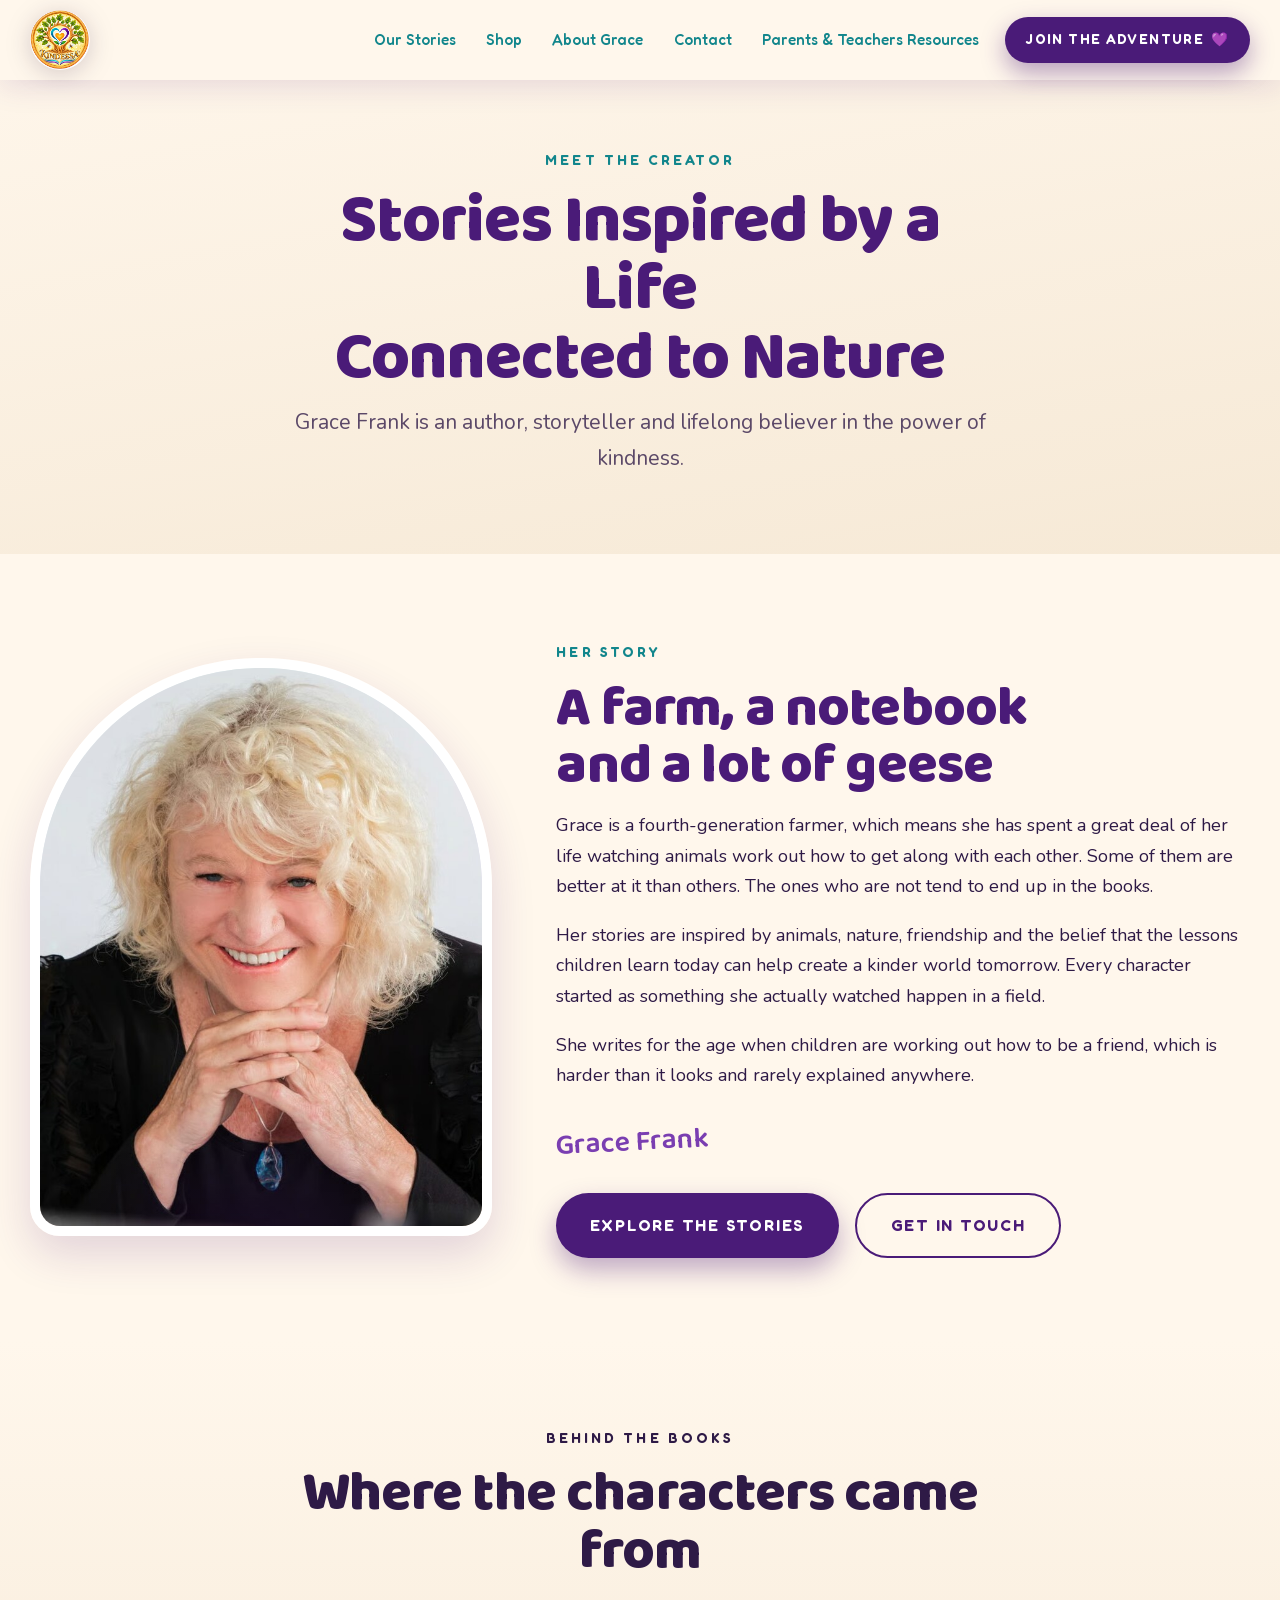
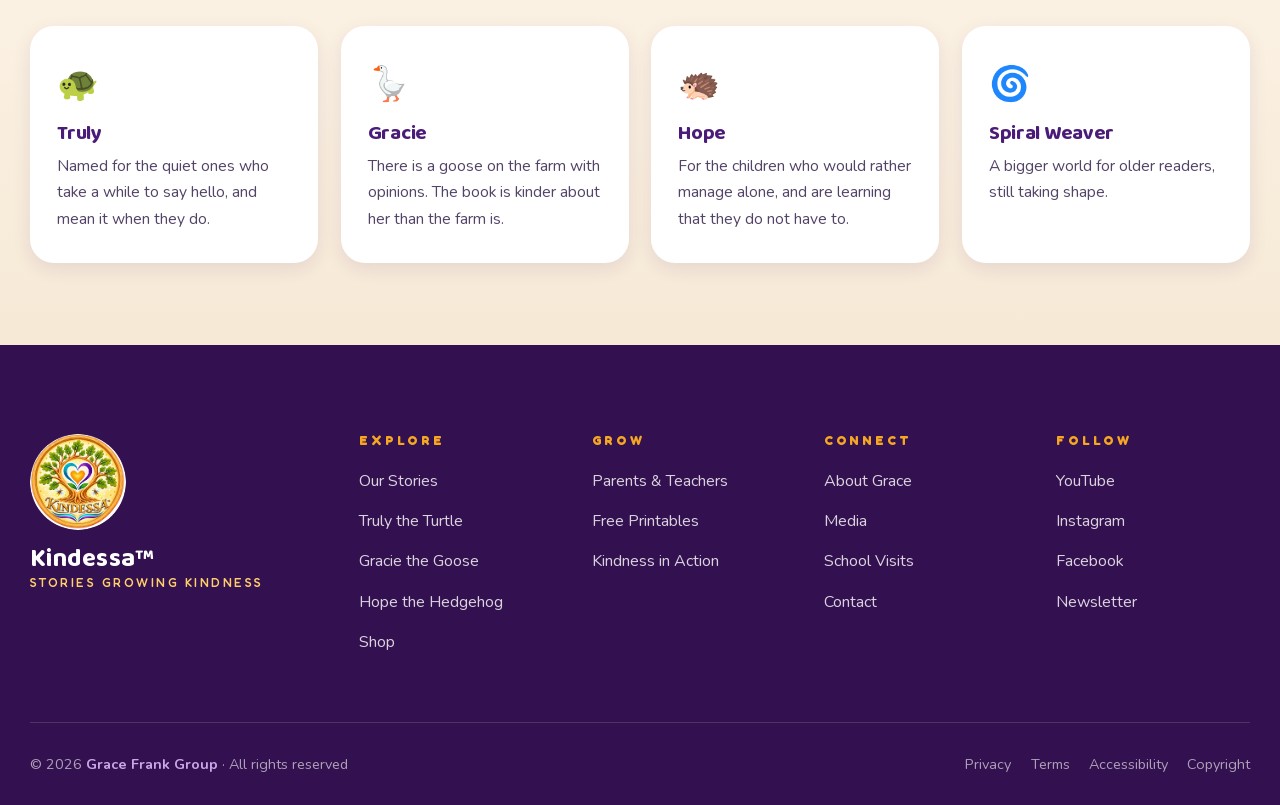
==== about.html @ 7168d5cc "Stage the remaining pages so the full sitemap exists Adds the seven pages from Grace's sitemap that " ====
<!DOCTYPE html>
<html lang="en">
<head>
<meta charset="utf-8" />
<meta name="viewport" content="width=device-width, initial-scale=1" />
<title>About Grace Frank | Kindessa™</title>
<meta name="description" content="Grace Frank is an author, storyteller and lifelong believer in the power of kindness. Her stories are inspired by animals, nature and friendship." />
<link rel="icon" href="assets/web/symbol.webp" />
<link rel="preload" href="assets/fonts/baloo-2-800-latin.woff2" as="font" type="font/woff2" crossorigin>
<link rel="preload" href="assets/fonts/nunito-400-latin.woff2" as="font" type="font/woff2" crossorigin>
<link rel="stylesheet" href="assets/fonts/fonts.css">
<link rel="stylesheet" href="assets/web/site.css" />
</head>
<body>

<!-- ============================ HEADER ============================ -->
<header class="header scrolled" id="header" data-solid>
  <div class="wrap-wide header-inner">
    <a class="brand" href="index.html" aria-label="Kindessa home">
      <img src="assets/web/kindessa-logo.webp" alt="Kindessa" width="900" height="900" />
    </a>

    <nav class="nav" aria-label="Main">
      <div class="nav-group">
        <a href="stories.html">Our Stories</a>
        <div class="nav-drop">
          <a href="truly.html">Truly the Turtle</a>
          <a href="gracie.html">Gracie the Goose</a>
          <a href="hope.html">Hope the Hedgehog</a>
          <a href="bedtime.html">Wisdom Bedtime Stories</a>
        </div>
      </div>
      <a href="shop.html">Shop</a>
      <a href="about.html">About Grace</a>
      <a href="contact.html">Contact</a>
      <a href="parents.html">Parents &amp; Teachers Resources</a>
    </nav>

    <div class="header-cta">
      <a class="btn-join" href="index.html#join">Join the Adventure <span class="heart-mini">💜</span></a>
      <button class="burger" id="burger" aria-label="Open menu" aria-expanded="false" aria-controls="mobileNav"><span></span></button>
    </div>
  </div>
</header>

<nav class="mobile-nav" id="mobileNav" aria-label="Mobile">
  <a href="stories.html">Our Stories</a>
  <a class="sub" href="truly.html">Truly the Turtle</a>
  <a class="sub" href="gracie.html">Gracie the Goose</a>
  <a class="sub" href="hope.html">Hope the Hedgehog</a>
  <a class="sub" href="bedtime.html">Wisdom Bedtime Stories</a>
  <a href="shop.html">Shop</a>
  <a href="about.html">About Grace</a>
  <a href="contact.html">Contact</a>
  <a href="parents.html">Parents &amp; Teachers Resources</a>
  <a class="btn btn-purple" href="index.html#join">Join the Adventure 💜</a>
</nav>


<section class="pagehead ">
  <div class="wrap">
    <span class="eyebrow">Meet the Creator</span>
    <h1>Stories Inspired by a Life<br>Connected to Nature</h1>
    <p class="lede">Grace Frank is an author, storyteller and lifelong believer in the power of kindness.</p>
  </div>
</section>


<section class="creator sec">
  <div class="wrap">
    <div class="creator-grid">
      <div class="portrait reveal">
        <img src="assets/web/grace-frank.jpg" alt="Grace Frank, author" />
      </div>
      <div class="reveal d1">
        <span class="eyebrow">Her story</span>
        <h2 class="h-2">A farm, a notebook<br>and a lot of geese</h2>
        <p>Grace is a fourth-generation farmer, which means she has spent a great deal of her life watching animals work out how to get along with each other. Some of them are better at it than others. The ones who are not tend to end up in the books.</p>
        <p>Her stories are inspired by animals, nature, friendship and the belief that the lessons children learn today can help create a kinder world tomorrow. Every character started as something she actually watched happen in a field.</p>
        <p>She writes for the age when children are working out how to be a friend, which is harder than it looks and rarely explained anywhere.</p>
        <p class="sig">Grace Frank</p>
        <div class="creator-btns">
          <a class="btn btn-purple" href="stories.html">Explore the Stories</a>
          <a class="btn btn-ghost" href="contact.html">Get in Touch</a>
        </div>
      </div>
    </div>
  </div>
</section>

<section class="sec" style="background:linear-gradient(180deg,var(--cream),var(--cream-deep))">
  <div class="wrap">

    <div class="sec-head center reveal">
      <span class="eyebrow">Behind the books</span>
      <h2 class="h-2">Where the characters came from</h2>

    </div>

    <div class="themes">
      <article class="theme reveal">
        <span class="ico">🐢</span><h3>Truly</h3>
        <p>Named for the quiet ones who take a while to say hello, and mean it when they do.</p>
      </article>
      <article class="theme reveal d1">
        <span class="ico">🪿</span><h3>Gracie</h3>
        <p>There is a goose on the farm with opinions. The book is kinder about her than the farm is.</p>
      </article>
      <article class="theme reveal d2">
        <span class="ico">🦔</span><h3>Hope</h3>
        <p>For the children who would rather manage alone, and are learning that they do not have to.</p>
      </article>
      <article class="theme reveal d3">
        <span class="ico">🌀</span><h3>Spiral Weaver</h3>
        <p>A bigger world for older readers, still taking shape.</p>
      </article>
    </div>
  </div>
</section>

<!-- ============================ FOOTER ============================ -->
<footer class="footer">
  <div class="wrap">
    <div class="footer-top">
      <div class="footer-brand">
        <img src="assets/web/kindessa-logo.webp" alt="Kindessa" />
        <h3>Kindessa™</h3>
        <p class="tag">Stories Growing Kindness</p>
      </div>

      <div>
        <h4>Explore</h4>
        <ul><li><a href="stories.html">Our Stories</a></li><li><a href="truly.html">Truly the Turtle</a></li><li><a href="gracie.html">Gracie the Goose</a></li><li><a href="hope.html">Hope the Hedgehog</a></li><li><a href="shop.html">Shop</a></li></ul>
      </div>
      <div>
        <h4>Grow</h4>
        <ul><li><a href="parents.html">Parents &amp; Teachers</a></li><li><a href="parents.html#downloads">Free Printables</a></li><li><a href="index.html#kindness">Kindness in Action</a></li></ul>
      </div>
      <div>
        <h4>Connect</h4>
        <ul><li><a href="about.html">About Grace</a></li><li><a href="contact.html#media">Media</a></li><li><a href="contact.html#visits">School Visits</a></li><li><a href="contact.html">Contact</a></li></ul>
      </div>
      <div>
        <h4>Follow</h4>
        <ul><li><a href="https://www.youtube.com/@WisdomBedtimeStories" target="_blank" rel="noopener">YouTube</a></li><li><a href="#">Instagram</a></li><li><a href="#">Facebook</a></li><li><a href="index.html#join">Newsletter</a></li></ul>
      </div>
    </div>

    <div class="footer-bottom">
      <p style="margin:0">© 2026 <strong>Grace Frank Group</strong> · All rights reserved</p>
      <nav class="footer-legal" aria-label="Legal">
        <a href="#">Privacy</a><a href="#">Terms</a><a href="#">Accessibility</a><a href="#">Copyright</a>
      </nav>
    </div>
  </div>
</footer>

<script src="assets/web/site.js"></script>
</body>
</html>
---- assets/fonts/fonts.css ----
/* ============================================================
   KINDESSA self-hosted fonts
   Baloo 2, Fredoka and Nunito, latin and latin-ext only.
   Self hosted so the pages do not depend on fonts.googleapis.com
   being reachable, which also removes a third party request from
   the critical path. All three are Open Font License.
   ============================================================ */

@font-face {
  font-family: 'Baloo 2';
  font-style: normal;
  font-weight: 600;
  font-display: swap;
  src: url('baloo-2-600-latin-ext.woff2') format('woff2');
  unicode-range: U+0100-02BA, U+02BD-02C5, U+02C7-02CC, U+02CE-02D7, U+02DD-02FF, U+0304, U+0308, U+0329, U+1D00-1DBF, U+1E00-1E9F, U+1EF2-1EFF, U+2020, U+20A0-20AB, U+20AD-20C4, U+2113, U+2C60-2C7F, U+A720-A7FF;
}

@font-face {
  font-family: 'Baloo 2';
  font-style: normal;
  font-weight: 600;
  font-display: swap;
  src: url('baloo-2-600-latin.woff2') format('woff2');
  unicode-range: U+0000-00FF, U+0131, U+0152-0153, U+02BB-02BC, U+02C6, U+02DA, U+02DC, U+0304, U+0308, U+0329, U+2000-206F, U+20AC, U+2122, U+2191, U+2193, U+2212, U+2215, U+FEFF, U+FFFD;
}

@font-face {
  font-family: 'Baloo 2';
  font-style: normal;
  font-weight: 700;
  font-display: swap;
  src: url('baloo-2-700-latin-ext.woff2') format('woff2');
  unicode-range: U+0100-02BA, U+02BD-02C5, U+02C7-02CC, U+02CE-02D7, U+02DD-02FF, U+0304, U+0308, U+0329, U+1D00-1DBF, U+1E00-1E9F, U+1EF2-1EFF, U+2020, U+20A0-20AB, U+20AD-20C4, U+2113, U+2C60-2C7F, U+A720-A7FF;
}

@font-face {
  font-family: 'Baloo 2';
  font-style: normal;
  font-weight: 700;
  font-display: swap;
  src: url('baloo-2-700-latin.woff2') format('woff2');
  unicode-range: U+0000-00FF, U+0131, U+0152-0153, U+02BB-02BC, U+02C6, U+02DA, U+02DC, U+0304, U+0308, U+0329, U+2000-206F, U+20AC, U+2122, U+2191, U+2193, U+2212, U+2215, U+FEFF, U+FFFD;
}

@font-face {
  font-family: 'Baloo 2';
  font-style: normal;
  font-weight: 800;
  font-display: swap;
  src: url('baloo-2-800-latin-ext.woff2') format('woff2');
  unicode-range: U+0100-02BA, U+02BD-02C5, U+02C7-02CC, U+02CE-02D7, U+02DD-02FF, U+0304, U+0308, U+0329, U+1D00-1DBF, U+1E00-1E9F, U+1EF2-1EFF, U+2020, U+20A0-20AB, U+20AD-20C4, U+2113, U+2C60-2C7F, U+A720-A7FF;
}

@font-face {
  font-family: 'Baloo 2';
  font-style: normal;
  font-weight: 800;
  font-display: swap;
  src: url('baloo-2-800-latin.woff2') format('woff2');
  unicode-range: U+0000-00FF, U+0131, U+0152-0153, U+02BB-02BC, U+02C6, U+02DA, U+02DC, U+0304, U+0308, U+0329, U+2000-206F, U+20AC, U+2122, U+2191, U+2193, U+2212, U+2215, U+FEFF, U+FFFD;
}

@font-face {
  font-family: 'Fredoka';
  font-style: normal;
  font-weight: 500;
  font-stretch: 100%;
  font-display: swap;
  src: url('fredoka-500-latin-ext.woff2') format('woff2');
  unicode-range: U+0100-02BA, U+02BD-02C5, U+02C7-02CC, U+02CE-02D7, U+02DD-02FF, U+0304, U+0308, U+0329, U+1D00-1DBF, U+1E00-1E9F, U+1EF2-1EFF, U+2020, U+20A0-20AB, U+20AD-20C4, U+2113, U+2C60-2C7F, U+A720-A7FF;
}

@font-face {
  font-family: 'Fredoka';
  font-style: normal;
  font-weight: 500;
  font-stretch: 100%;
  font-display: swap;
  src: url('fredoka-500-latin.woff2') format('woff2');
  unicode-range: U+0000-00FF, U+0131, U+0152-0153, U+02BB-02BC, U+02C6, U+02DA, U+02DC, U+0304, U+0308, U+0329, U+2000-206F, U+20AC, U+2122, U+2191, U+2193, U+2212, U+2215, U+FEFF, U+FFFD;
}

@font-face {
  font-family: 'Fredoka';
  font-style: normal;
  font-weight: 600;
  font-stretch: 100%;
  font-display: swap;
  src: url('fredoka-600-latin-ext.woff2') format('woff2');
  unicode-range: U+0100-02BA, U+02BD-02C5, U+02C7-02CC, U+02CE-02D7, U+02DD-02FF, U+0304, U+0308, U+0329, U+1D00-1DBF, U+1E00-1E9F, U+1EF2-1EFF, U+2020, U+20A0-20AB, U+20AD-20C4, U+2113, U+2C60-2C7F, U+A720-A7FF;
}

@font-face {
  font-family: 'Fredoka';
  font-style: normal;
  font-weight: 600;
  font-stretch: 100%;
  font-display: swap;
  src: url('fredoka-600-latin.woff2') format('woff2');
  unicode-range: U+0000-00FF, U+0131, U+0152-0153, U+02BB-02BC, U+02C6, U+02DA, U+02DC, U+0304, U+0308, U+0329, U+2000-206F, U+20AC, U+2122, U+2191, U+2193, U+2212, U+2215, U+FEFF, U+FFFD;
}

@font-face {
  font-family: 'Fredoka';
  font-style: normal;
  font-weight: 700;
  font-stretch: 100%;
  font-display: swap;
  src: url('fredoka-700-latin-ext.woff2') format('woff2');
  unicode-range: U+0100-02BA, U+02BD-02C5, U+02C7-02CC, U+02CE-02D7, U+02DD-02FF, U+0304, U+0308, U+0329, U+1D00-1DBF, U+1E00-1E9F, U+1EF2-1EFF, U+2020, U+20A0-20AB, U+20AD-20C4, U+2113, U+2C60-2C7F, U+A720-A7FF;
}

@font-face {
  font-family: 'Fredoka';
  font-style: normal;
  font-weight: 700;
  font-stretch: 100%;
  font-display: swap;
  src: url('fredoka-700-latin.woff2') format('woff2');
  unicode-range: U+0000-00FF, U+0131, U+0152-0153, U+02BB-02BC, U+02C6, U+02DA, U+02DC, U+0304, U+0308, U+0329, U+2000-206F, U+20AC, U+2122, U+2191, U+2193, U+2212, U+2215, U+FEFF, U+FFFD;
}

@font-face {
  font-family: 'Nunito';
  font-style: italic;
  font-weight: 400;
  font-display: swap;
  src: url('nunito-400-italic-latin-ext.woff2') format('woff2');
  unicode-range: U+0100-02BA, U+02BD-02C5, U+02C7-02CC, U+02CE-02D7, U+02DD-02FF, U+0304, U+0308, U+0329, U+1D00-1DBF, U+1E00-1E9F, U+1EF2-1EFF, U+2020, U+20A0-20AB, U+20AD-20C4, U+2113, U+2C60-2C7F, U+A720-A7FF;
}

@font-face {
  font-family: 'Nunito';
  font-style: italic;
  font-weight: 400;
  font-display: swap;
  src: url('nunito-400-italic-latin.woff2') format('woff2');
  unicode-range: U+0000-00FF, U+0131, U+0152-0153, U+02BB-02BC, U+02C6, U+02DA, U+02DC, U+0304, U+0308, U+0329, U+2000-206F, U+20AC, U+2122, U+2191, U+2193, U+2212, U+2215, U+FEFF, U+FFFD;
}

@font-face {
  font-family: 'Nunito';
  font-style: normal;
  font-weight: 400;
  font-display: swap;
  src: url('nunito-400-latin-ext.woff2') format('woff2');
  unicode-range: U+0100-02BA, U+02BD-02C5, U+02C7-02CC, U+02CE-02D7, U+02DD-02FF, U+0304, U+0308, U+0329, U+1D00-1DBF, U+1E00-1E9F, U+1EF2-1EFF, U+2020, U+20A0-20AB, U+20AD-20C4, U+2113, U+2C60-2C7F, U+A720-A7FF;
}

@font-face {
  font-family: 'Nunito';
  font-style: normal;
  font-weight: 400;
  font-display: swap;
  src: url('nunito-400-latin.woff2') format('woff2');
  unicode-range: U+0000-00FF, U+0131, U+0152-0153, U+02BB-02BC, U+02C6, U+02DA, U+02DC, U+0304, U+0308, U+0329, U+2000-206F, U+20AC, U+2122, U+2191, U+2193, U+2212, U+2215, U+FEFF, U+FFFD;
}

@font-face {
  font-family: 'Nunito';
  font-style: normal;
  font-weight: 600;
  font-display: swap;
  src: url('nunito-600-latin-ext.woff2') format('woff2');
  unicode-range: U+0100-02BA, U+02BD-02C5, U+02C7-02CC, U+02CE-02D7, U+02DD-02FF, U+0304, U+0308, U+0329, U+1D00-1DBF, U+1E00-1E9F, U+1EF2-1EFF, U+2020, U+20A0-20AB, U+20AD-20C4, U+2113, U+2C60-2C7F, U+A720-A7FF;
}

@font-face {
  font-family: 'Nunito';
  font-style: normal;
  font-weight: 600;
  font-display: swap;
  src: url('nunito-600-latin.woff2') format('woff2');
  unicode-range: U+0000-00FF, U+0131, U+0152-0153, U+02BB-02BC, U+02C6, U+02DA, U+02DC, U+0304, U+0308, U+0329, U+2000-206F, U+20AC, U+2122, U+2191, U+2193, U+2212, U+2215, U+FEFF, U+FFFD;
}

@font-face {
  font-family: 'Nunito';
  font-style: normal;
  font-weight: 700;
  font-display: swap;
  src: url('nunito-700-latin-ext.woff2') format('woff2');
  unicode-range: U+0100-02BA, U+02BD-02C5, U+02C7-02CC, U+02CE-02D7, U+02DD-02FF, U+0304, U+0308, U+0329, U+1D00-1DBF, U+1E00-1E9F, U+1EF2-1EFF, U+2020, U+20A0-20AB, U+20AD-20C4, U+2113, U+2C60-2C7F, U+A720-A7FF;
}

@font-face {
  font-family: 'Nunito';
  font-style: normal;
  font-weight: 700;
  font-display: swap;
  src: url('nunito-700-latin.woff2') format('woff2');
  unicode-range: U+0000-00FF, U+0131, U+0152-0153, U+02BB-02BC, U+02C6, U+02DA, U+02DC, U+0304, U+0308, U+0329, U+2000-206F, U+20AC, U+2122, U+2191, U+2193, U+2212, U+2215, U+FEFF, U+FFFD;
}
---- assets/web/site.css ----
/* ============================================================
   KINDESSA™ shared stylesheet
   A Grace Frank Group company. Books by Grace Frank.
   Full Kindessa logo is used on the website; the bare icon is
   reserved for social profiles while clearance and filing complete.
   Visual system: Purple + Teal + Gold
   Pages: index.html, truly.html, gracie.html
   ============================================================ */

:root{
  --purple:#4A1B78;
  --purple-deep:#33104F;
  --purple-bright:#7A3EB1;
  --lavender:#C9A7E8;
  --teal:#12868C;
  --teal-bright:#19B0B6;
  --seafoam:#8FD9C8;
  --gold:#F5A623;
  --gold-light:#FFCF6B;
  --forest:#3E8E4E;
  --leaf:#7CC47F;
  --coral:#FF7A5C;
  --sky:#7EC8F5;
  --cream:#FFF7EC;
  --cream-deep:#F6E9D6;
  --ink:#2E1A46;

  --shadow-sm:0 6px 18px rgba(74,27,120,.10);
  --shadow-md:0 18px 44px rgba(74,27,120,.16);
  --shadow-lg:0 36px 80px rgba(74,27,120,.24);

  --r-lg:34px;
  --r-md:24px;
  --r-pill:999px;

  --maxw:1220px;
  --header-h:104px;
}

*,*::before,*::after{box-sizing:border-box}
html{scroll-behavior:smooth}
body{
  margin:0;
  background:var(--cream);
  color:var(--ink);
  font-family:'Nunito','Avenir Next',system-ui,-apple-system,'Segoe UI',sans-serif;
  font-size:18px;
  line-height:1.7;
  overflow-x:hidden;
  -webkit-font-smoothing:antialiased;
}
/* height:auto so a width/height attribute pair can never become a fixed
   CSS height and stretch the image; rules that want a set height state it */
img{max-width:100%;height:auto;display:block}
a{color:inherit;text-decoration:none}
button{font:inherit;cursor:pointer;border:0;background:none;color:inherit}
h1,h2,h3,h4{font-family:'Baloo 2','Trebuchet MS','Segoe UI',system-ui,sans-serif;line-height:1.02;margin:0;letter-spacing:-.015em}
p{margin:0 0 1em}
:focus-visible{outline:3px dashed var(--gold);outline-offset:4px;border-radius:6px}

.wrap{width:min(100% - 3rem,var(--maxw));margin-inline:auto}
.wrap-wide{width:min(100% - 5rem,1500px);margin-inline:auto}
.sr-only{position:absolute!important;width:1px;height:1px;padding:0;margin:-1px;overflow:hidden;clip:rect(0 0 0 0);white-space:nowrap;border:0}

/* ---------- type scale ---------- */
.eyebrow{
  font-family:'Fredoka','Avenir Next','Segoe UI',system-ui,sans-serif;font-weight:600;
  font-size:clamp(.72rem,1.3vw,.88rem);
  letter-spacing:.22em;text-transform:uppercase;
  display:inline-block;margin-bottom:1rem;
}
/* the eyebrow used to carry a 26px bar in front of it, which read as an
   em dash; the label now stands on its own letter-spacing */
.h-mega{font-size:clamp(2.9rem,8.4vw,7rem);font-weight:800}
.h-1{font-size:clamp(2.5rem,6.2vw,5rem);font-weight:800}
.h-2{font-size:clamp(2rem,4.4vw,3.5rem);font-weight:800}
.h-3{font-size:clamp(1.45rem,2.6vw,2.1rem);font-weight:700}
.lede{font-size:clamp(1.05rem,1.7vw,1.32rem);max-width:60ch}
.muted{opacity:.72}

/* ---------- buttons ---------- */
.btn{
  display:inline-flex;align-items:center;justify-content:center;gap:.65em;
  font-family:'Fredoka','Avenir Next','Segoe UI',system-ui,sans-serif;font-weight:600;
  font-size:clamp(.85rem,1.3vw,1rem);letter-spacing:.11em;text-transform:uppercase;
  padding:1.05em 2.1em;border-radius:var(--r-pill);
  min-height:56px;
  transition:transform .28s cubic-bezier(.2,.9,.3,1.2),box-shadow .28s ease,background .25s ease,color .25s ease;
  will-change:transform;
}
.btn:hover{transform:scale(1.04)}
.btn:active{transform:translateY(-1px) scale(.99)}
.btn-purple{background:var(--purple);color:#fff;box-shadow:0 12px 26px rgba(74,27,120,.35)}
.btn-purple:hover{background:var(--purple-bright);box-shadow:0 18px 34px rgba(122,62,177,.42)}
.btn-gold{background:var(--gold);color:var(--purple-deep);box-shadow:0 12px 26px rgba(245,166,35,.42)}
.btn-gold:hover{background:var(--gold-light)}
.btn-teal{background:var(--teal);color:#fff;box-shadow:0 12px 26px rgba(18,134,140,.35)}
.btn-teal:hover{background:var(--teal-bright)}
.btn-ghost{border:2.5px solid currentColor;color:var(--purple)}
.btn-ghost:hover{background:var(--purple);color:#fff;border-color:var(--purple)}
.btn-ghost-light{border:2.5px solid rgba(255,255,255,.85);color:#fff;backdrop-filter:blur(6px);background:rgba(255,255,255,.12)}
.btn-ghost-light:hover{background:#fff;color:var(--purple)}
.link-arrow{
  font-family:'Fredoka','Avenir Next','Segoe UI',system-ui,sans-serif;font-weight:600;display:inline-flex;align-items:center;gap:.45em;
  border-bottom:2.5px solid currentColor;padding-bottom:2px;transition:gap .25s ease,opacity .25s ease;
}
.link-arrow:hover{gap:.9em}

/* ============================================================
   HEADER
   ============================================================ */
.header{
  position:fixed;inset:0 0 auto 0;z-index:100;
  height:var(--header-h);
  display:flex;align-items:center;
  transition:background .4s ease,box-shadow .4s ease,height .4s ease;
}
.header::before{
  content:"";position:absolute;inset:0;z-index:-1;
  background:linear-gradient(180deg,rgba(30,10,55,.42),rgba(30,10,55,0));
  transition:opacity .4s ease;
}
.header.scrolled{background:var(--cream);box-shadow:0 6px 30px rgba(74,27,120,.13);height:80px}
.header.scrolled::before{opacity:0}
.header-inner{
  display:flex;align-items:center;gap:1.6rem;
  width:min(100% - 3rem,var(--maxw));margin-inline:auto;
}
.brand{display:flex;align-items:center;margin-right:auto}
.brand img{
  height:78px;width:auto;aspect-ratio:1;border-radius:50%;
  filter:drop-shadow(0 8px 22px rgba(20,4,40,.38));
  transition:height .4s ease,filter .4s ease;
}
.header.scrolled .brand img{height:60px;filter:drop-shadow(0 4px 12px rgba(20,4,40,.18))}

.nav{display:flex;align-items:center;gap:1.9rem}
.nav a{
  font-family:'Fredoka','Avenir Next','Segoe UI',system-ui,sans-serif;font-weight:500;font-size:.95rem;color:#fff;
  position:relative;padding:.3em 0;text-shadow:0 2px 10px rgba(0,0,0,.35);
  transition:color .25s ease;
}
.header.scrolled .nav a{color:var(--teal);text-shadow:none}
.nav a::after{
  content:"";position:absolute;left:0;right:100%;bottom:-2px;height:3px;border-radius:3px;
  background:var(--gold);transition:right .3s cubic-bezier(.2,.9,.3,1);
}
.nav a:hover::after{right:0}
.header.scrolled .nav a:hover{color:var(--purple)}

.header-cta{display:flex;align-items:center;gap:.9rem}
.btn-join{
  background:var(--purple);color:#fff;border-radius:var(--r-pill);
  font-family:'Fredoka','Avenir Next','Segoe UI',system-ui,sans-serif;font-weight:600;font-size:.86rem;letter-spacing:.1em;text-transform:uppercase;
  padding:.85em 1.5em;display:inline-flex;align-items:center;gap:.5em;
  box-shadow:0 10px 24px rgba(74,27,120,.4);
  transition:transform .28s cubic-bezier(.2,.9,.3,1.2),background .25s ease;
}
.btn-join:hover{transform:scale(1.05);background:var(--purple-bright)}
.heart-mini{display:inline-block;animation:beat 2.6s ease-in-out infinite}

.burger{display:none;width:52px;height:52px;border-radius:50%;align-items:center;justify-content:center;background:rgba(255,255,255,.16);backdrop-filter:blur(8px);border:2px solid rgba(255,255,255,.5)}
.header.scrolled .burger{background:rgba(74,27,120,.08);border-color:rgba(74,27,120,.2)}
.burger span{display:block;width:24px;height:3px;border-radius:3px;background:#fff;position:relative;transition:background .3s}
.burger span::before,.burger span::after{content:"";position:absolute;left:0;width:24px;height:3px;border-radius:3px;background:#fff;transition:transform .35s cubic-bezier(.2,.9,.3,1.3)}
.burger span::before{top:-8px}.burger span::after{top:8px}
.header.scrolled .burger span,.header.scrolled .burger span::before,.header.scrolled .burger span::after{background:var(--purple)}
body.nav-open .burger span{background:transparent!important}
body.nav-open .burger span::before{transform:translateY(8px) rotate(45deg)}
body.nav-open .burger span::after{transform:translateY(-8px) rotate(-45deg)}

.mobile-nav{
  position:fixed;inset:0;z-index:99;background:var(--cream);
  display:flex;flex-direction:column;justify-content:center;gap:.4rem;padding:6rem 2rem 3rem;
  transform:translateY(-100%);transition:transform .55s cubic-bezier(.7,0,.2,1);
  overflow-y:auto;
}
body.nav-open .mobile-nav{transform:translateY(0)}
.mobile-nav a{font-family:'Baloo 2','Trebuchet MS','Segoe UI',system-ui,sans-serif;font-weight:700;font-size:clamp(1.9rem,8vw,2.8rem);color:var(--purple);padding:.18em 0;border-bottom:2px dashed rgba(74,27,120,.14)}
.mobile-nav .btn{margin-top:1.6rem;align-self:flex-start}

/* ============================================================
   HERO
   ============================================================ */
.hero{position:relative;min-height:100svh;display:flex;align-items:center;overflow:hidden;isolation:isolate}
.hero-bg{position:absolute;inset:-6% 0 0;z-index:-3}
.hero-bg img{width:100%;height:112%;object-fit:cover;object-position:center 58%;transform:scale(1.06);animation:driftZoom 34s ease-in-out infinite alternate}
.hero::before{
  content:"";position:absolute;inset:0;z-index:-2;
  background:
    radial-gradient(70% 58% at 50% 44%,rgba(24,6,46,.5),rgba(24,6,46,0) 74%),
    linear-gradient(180deg,rgba(24,6,46,.55) 0%,rgba(24,6,46,.1) 26%,rgba(24,6,46,.24) 62%,rgba(24,6,46,.72) 100%);
}
.hero-inner{position:relative;text-align:center;padding:calc(var(--header-h) + 1.6rem) 0 4.6rem;width:100%}
.hero .eyebrow{color:var(--gold-light);letter-spacing:.34em}
/* the interim mark carries no wordmark, so the name is set in type below it */
.hero-mark{
  position:relative;display:block;margin:0 auto .9rem;
  width:min(290px,50vw,28vh);height:auto;aspect-ratio:1;border-radius:50%;
  filter:drop-shadow(0 24px 52px rgba(16,2,36,.55));
  animation:heroLogo 9s ease-in-out infinite;
}
.hero h1{
  margin:0 auto .28em;max-width:16ch;
  font-size:clamp(2.4rem,6vw,4.5rem);font-weight:800;color:#fff;
  text-shadow:0 4px 34px rgba(16,2,36,.6),0 2px 10px rgba(16,2,36,.5);
}
.hero-sub{
  font-family:'Baloo 2','Trebuchet MS','Segoe UI',system-ui,sans-serif;font-weight:700;
  font-size:clamp(1.15rem,2.4vw,1.85rem);color:var(--gold-light);
  text-shadow:0 3px 22px rgba(20,4,40,.6);margin:0 0 .7em;
}
@keyframes heroLogo{0%,100%{transform:translateY(0) rotate(0)}50%{transform:translateY(-14px) rotate(1.2deg)}}
.hero-copy{color:rgba(255,255,255,.94);font-size:clamp(1.02rem,1.6vw,1.24rem);max-width:38ch;margin:0 auto 1.9rem;text-shadow:0 2px 16px rgba(20,4,40,.7)}
.hero-btns{display:flex;flex-wrap:wrap;gap:1rem;justify-content:center;margin-bottom:1.9rem}
.hero-credit{font-family:'Fredoka','Avenir Next','Segoe UI',system-ui,sans-serif;font-size:.92rem;letter-spacing:.13em;text-transform:uppercase;color:rgba(255,255,255,.8);text-shadow:0 2px 12px rgba(20,4,40,.7)}
.hero-credit b{color:var(--gold-light);font-weight:600}

.scroll-hint{
  position:absolute;left:50%;bottom:.7rem;transform:translateX(-50%);z-index:2;
  display:flex;flex-direction:column;align-items:center;gap:.35rem;
  font-family:'Fredoka','Avenir Next','Segoe UI',system-ui,sans-serif;font-size:.64rem;letter-spacing:.24em;text-transform:uppercase;color:rgba(255,255,255,.7);
}
.scroll-hint i{display:block;width:2px;height:28px;border-radius:2px;background:linear-gradient(180deg,rgba(255,255,255,.85),rgba(255,255,255,0));animation:dropLine 2.6s ease-in-out infinite}

/* fireflies + sparkles */
.sparkles{position:absolute;inset:0;z-index:-1;pointer-events:none;overflow:hidden}
.firefly{position:absolute;width:9px;height:9px;border-radius:50%;background:var(--gold-light);
  box-shadow:0 0 14px 5px rgba(255,207,107,.65);opacity:0;animation:fly 16s ease-in-out infinite}
.star{position:absolute;width:4px;height:4px;border-radius:50%;background:#fff;opacity:.15;animation:twinkle 5s ease-in-out infinite}

/* ---------- ribbon marquee ---------- */
.ribbon{background:var(--purple);color:var(--cream);padding:.95rem 0;overflow:hidden;position:relative;z-index:3}
.ribbon-track{display:flex;gap:2.6rem;width:max-content;animation:marquee 34s linear infinite}
.ribbon span{font-family:'Fredoka','Avenir Next','Segoe UI',system-ui,sans-serif;font-weight:600;font-size:clamp(.85rem,1.6vw,1.05rem);letter-spacing:.26em;text-transform:uppercase;display:flex;align-items:center;gap:2.6rem;white-space:nowrap}
.ribbon span::after{content:"✦";color:var(--gold)}

/* ============================================================
   SECTION SHELL
   ============================================================ */
section{position:relative}
.sec{padding:clamp(3.6rem,6.4vw,6.5rem) 0}
.sec-head{max-width:70ch;margin-bottom:clamp(2rem,3.6vw,3.2rem)}
.sec-head.center{margin-inline:auto;text-align:center}
.sec-head.center .eyebrow{text-align:center}

/* ---------- decorative confetti circles (for plain cream sections) ---------- */
.has-deco{overflow:hidden}
.has-deco > .wrap{position:relative;z-index:1}
.blobs{position:absolute;inset:0;overflow:hidden;pointer-events:none;z-index:0}
.blob{
  position:absolute;border-radius:50%;
  animation:blobFloat 22s ease-in-out infinite;
}
.blob.ring{background:none!important;border:14px solid currentColor;opacity:.3}
.c-seafoam{background:var(--seafoam);color:var(--seafoam)}
.c-lavender{background:var(--lavender);color:var(--lavender)}
.c-gold{background:var(--gold-light);color:var(--gold-light)}
.c-coral{background:var(--coral);color:var(--coral)}
.c-sky{background:var(--sky);color:var(--sky)}
.c-leaf{background:var(--leaf);color:var(--leaf)}
@keyframes blobFloat{
  0%,100%{transform:translate3d(0,0,0) scale(1)}
  33%{transform:translate3d(14px,-26px,0) scale(1.05)}
  66%{transform:translate3d(-12px,18px,0) scale(.97)}
}

/* wavy dividers */
.wave{display:block;width:100%;height:clamp(50px,7vw,120px);position:absolute;left:0;z-index:2;pointer-events:none}
.wave.top{top:-1px}
.wave.bot{bottom:-1px}

/* ============================================================
   3. TRULY, first adventure (underwater)
   ============================================================ */
.truly{
  background:linear-gradient(180deg,#0E6C93 0%,#1590AE 32%,#3FB8C9 68%,#8FDCE0 100%);
  color:#fff;overflow:hidden;padding-top:clamp(4.5rem,8vw,7.5rem);padding-bottom:clamp(4.5rem,8vw,7.5rem);
}
/* Bubble drift now ships as one looping mp4 so it ports to Elementor as a
   plain background video. White bubbles sit on black in the file and
   mix-blend-mode screen drops the black, so the same clip works over every
   ocean gradient on the site. */
.bubbles-video{
  position:absolute;inset:0;width:100%;height:100%;
  object-fit:cover;pointer-events:none;z-index:0;
  mix-blend-mode:screen;opacity:.9;
}
.bubbles{position:absolute;inset:0;overflow:hidden;pointer-events:none;z-index:0}
.bubble{position:absolute;bottom:-14%;border-radius:50%;
  background:radial-gradient(circle at 32% 28%,rgba(255,255,255,.9),rgba(255,255,255,.18) 45%,rgba(255,255,255,.06) 70%);
  border:1px solid rgba(255,255,255,.3);animation:rise linear infinite}
.bubble.big{
  background:radial-gradient(circle at 32% 28%,rgba(255,255,255,.5),rgba(255,255,255,.09) 46%,rgba(255,255,255,.03) 72%);
  border-color:rgba(255,255,255,.18);
}
.truly .wrap{position:relative;z-index:1}
.truly-grid{display:grid;grid-template-columns:minmax(0,.9fr) minmax(0,1.1fr);gap:clamp(2.5rem,5vw,5rem);align-items:center}

/* The book was a 3D object: perspective, two axes of rotation, a drawn
   page edge and a pointer-tracking tilt. None of that survives a hand
   rebuild in Elementor, so it is now a flat cover image with a hover
   zoom, which Elementor does natively. */
.book{position:relative;width:min(100%,340px);justify-self:center}
.book-inner{
  position:relative;
  transition:transform .45s cubic-bezier(.2,.9,.3,1.2);
  filter:drop-shadow(0 30px 48px rgba(4,40,60,.45));
}
.book:hover .book-inner{transform:scale(1.04)}
.book-inner img{border-radius:10px;width:100%;max-height:62vh;object-fit:cover}
.book-badge{
  position:absolute;top:-22px;left:-26px;z-index:3;
  background:var(--gold);color:var(--purple-deep);
  font-family:'Fredoka','Avenir Next','Segoe UI',system-ui,sans-serif;font-weight:700;font-size:.82rem;letter-spacing:.14em;text-transform:uppercase;
  padding:.9em 1.4em;border-radius:var(--r-pill);
  box-shadow:0 16px 34px rgba(0,0,0,.28);transform:rotate(-8deg);
  animation:beat 4s ease-in-out infinite;
}
.truly h2{color:#fff;text-shadow:0 4px 26px rgba(4,40,60,.4);margin-bottom:.5rem}
.truly .eyebrow{color:var(--gold-light)}
.truly-tagline{font-family:'Baloo 2','Trebuchet MS','Segoe UI',system-ui,sans-serif;font-weight:600;font-size:clamp(1.2rem,2.3vw,1.7rem);color:#EAFBFF;margin-bottom:1.2rem}
.truly p{color:rgba(255,255,255,.94)}
.book-meta{
  display:flex;flex-wrap:wrap;gap:.6rem;margin:1.8rem 0 2.2rem;
}
.chip{
  display:inline-flex;align-items:center;gap:.5em;
  background:rgba(255,255,255,.16);border:1.5px solid rgba(255,255,255,.4);
  padding:.55em 1.1em;border-radius:var(--r-pill);
  font-family:'Fredoka','Avenir Next','Segoe UI',system-ui,sans-serif;font-size:.85rem;letter-spacing:.06em;backdrop-filter:blur(6px);
}
.truly-btns{display:flex;flex-wrap:wrap;gap:1rem;align-items:center;margin-bottom:1.6rem}

/* ============================================================
   4. WORLDS
   ============================================================ */
.worlds{background:var(--cream);padding-top:clamp(6rem,11vw,10rem)}
.worlds .h-2{color:var(--purple)}
.worlds .eyebrow{color:var(--teal)}
.portals{display:grid;grid-template-columns:repeat(3,1fr);gap:clamp(1.4rem,2.4vw,2.2rem)}
.portal{
  position:relative;border-radius:var(--r-lg);overflow:hidden;isolation:isolate;
  min-height:clamp(430px,52vw,560px);display:flex;flex-direction:column;justify-content:flex-end;
  padding:2rem 1.9rem 2.2rem;color:#fff;
  box-shadow:var(--shadow-md);
  transition:transform .5s cubic-bezier(.2,.9,.3,1.1),box-shadow .5s ease;
}
.portal:hover{transform:scale(1.04);box-shadow:var(--shadow-lg)}
.portal img{position:absolute;inset:0;width:100%;height:100%;object-fit:cover;z-index:-2;transition:transform 1.1s cubic-bezier(.2,.8,.3,1)}
.portal:hover img{transform:scale(1.09)}
.portal::before{content:"";position:absolute;inset:0;z-index:-1;transition:opacity .5s ease;
  background:linear-gradient(180deg,rgba(10,4,25,.12) 0%,rgba(10,4,25,.28) 40%,rgba(10,4,25,.86) 100%)}
.portal::after{content:"";position:absolute;inset:0;z-index:-1;opacity:.42;mix-blend-mode:soft-light;transition:opacity .5s ease}
.portal.ocean::after{background:linear-gradient(180deg,transparent,#0DA6C4)}
.portal.farm::after{background:linear-gradient(180deg,transparent,#F5A623)}
.portal.forest::after{background:linear-gradient(180deg,transparent,#2F7C46)}
.portal-icon{font-size:2.6rem;line-height:1;margin-bottom:.6rem;filter:drop-shadow(0 6px 14px rgba(0,0,0,.4));transition:transform .5s cubic-bezier(.2,.9,.3,1.4)}
.portal:hover .portal-icon{transform:scale(1.14)}
.portal h3{font-size:clamp(1.7rem,2.7vw,2.25rem);text-shadow:0 3px 18px rgba(0,0,0,.5)}
.portal-char{font-family:'Fredoka','Avenir Next','Segoe UI',system-ui,sans-serif;font-weight:500;font-size:1rem;color:rgba(255,255,255,.9);margin-bottom:.9rem}
.portal-value{
  display:inline-block;align-self:flex-start;
  font-family:'Fredoka','Avenir Next','Segoe UI',system-ui,sans-serif;font-weight:700;font-size:.78rem;
  letter-spacing:.22em;text-transform:uppercase;padding:.5em 1.1em;border-radius:var(--r-pill);
  margin-bottom:.9rem;color:var(--purple-deep);
}
.portal.ocean .portal-value{background:var(--seafoam)}
.portal.farm .portal-value{background:var(--gold-light)}
.portal.forest .portal-value{background:#B9E6A8}
.portal-tags{font-size:.9rem;color:rgba(255,255,255,.8);margin-bottom:1.4rem;letter-spacing:.04em}
.portal-foot{display:flex;align-items:center;justify-content:space-between;gap:1rem;flex-wrap:wrap}
.soon{font-family:'Fredoka','Avenir Next','Segoe UI',system-ui,sans-serif;font-size:.7rem;letter-spacing:.16em;text-transform:uppercase;
  background:rgba(255,255,255,.2);border:1px solid rgba(255,255,255,.42);padding:.42em .9em;border-radius:var(--r-pill)}

/* ============================================================
   5. STORIES THAT GROW
   ============================================================ */
.grow{background:var(--cream);overflow:hidden}
.grow::before{
  content:"";position:absolute;inset:0;z-index:0;opacity:.5;
  background:
    radial-gradient(46% 34% at 12% 22%,rgba(143,217,200,.5),transparent 70%),
    radial-gradient(40% 32% at 52% 58%,rgba(255,207,107,.45),transparent 70%),
    radial-gradient(44% 34% at 88% 26%,rgba(201,167,232,.55),transparent 70%),
    radial-gradient(40% 30% at 74% 84%,rgba(126,200,245,.4),transparent 70%);
  filter:blur(8px);
}
.grow .wrap{position:relative;z-index:1}
.grow h2{color:var(--purple)}
.grow .eyebrow{color:var(--forest)}
.stages{display:grid;grid-template-columns:repeat(3,1fr);gap:clamp(1.2rem,2.4vw,2rem);align-items:stretch;position:relative}
.stage{
  background:rgba(255,255,255,.78);backdrop-filter:blur(10px);
  border:2px solid rgba(255,255,255,.9);
  border-radius:var(--r-lg);padding:clamp(2rem,3vw,2.8rem);
  box-shadow:var(--shadow-sm);text-align:center;
  transition:transform .45s cubic-bezier(.2,.9,.3,1.15),box-shadow .45s ease;
  position:relative;
}
.stage:hover{transform:scale(1.03);box-shadow:var(--shadow-md)}
/* the three stage icons are inline SVG rather than emoji, so they render
   identically everywhere and can be lifted straight into Elementor */
.stage-glyph{width:76px;height:76px;display:block;margin:0 auto .5rem;transition:transform .45s cubic-bezier(.2,.9,.3,1.2)}
.stage:hover .stage-glyph{transform:scale(1.08)}
.stage-age{font-family:'Fredoka','Avenir Next','Segoe UI',system-ui,sans-serif;font-weight:700;font-size:.82rem;letter-spacing:.2em;text-transform:uppercase;color:var(--teal);display:block;margin-bottom:.9rem}
.stage h3{color:var(--purple);margin-bottom:.2rem}
.stage-kind{font-family:'Fredoka','Avenir Next','Segoe UI',system-ui,sans-serif;font-weight:600;color:var(--forest);margin-bottom:.7rem;font-size:1.02rem}
.stage p{font-size:1rem;margin:0}
.stage.spiral{
  background:linear-gradient(160deg,#2A1150,#4A1B78 60%,#1E2A6B);
  border-color:rgba(255,255,255,.16);color:rgba(255,255,255,.9);overflow:hidden
}
.stage.spiral h3{color:#fff}
.stage.spiral .stage-age{color:var(--gold-light)}
.stage.spiral .stage-kind{color:var(--lavender)}

.stage.spiral::after{
  content:"";position:absolute;inset:-40% 30% 40% -30%;
  background:radial-gradient(circle,rgba(201,167,232,.35),transparent 62%);animation:pulseGlow 7s ease-in-out infinite;
}
.badge-2027{
  display:inline-block;margin-top:.9rem;font-family:'Fredoka','Avenir Next','Segoe UI',system-ui,sans-serif;font-size:.72rem;letter-spacing:.2em;
  text-transform:uppercase;border:1.5px solid var(--gold);color:var(--gold-light);padding:.45em 1em;border-radius:var(--r-pill)
}

/* ============================================================
   6. BEDTIME STORIES
   ============================================================ */
.bedtime{background:linear-gradient(180deg,#1B1246 0%,#2E1C63 45%,#4A2A85 100%);color:#fff;overflow:hidden}
.bedtime .eyebrow{color:var(--gold-light)}
.bedtime h2{color:#fff}
.bedtime .lede{color:rgba(255,255,255,.86)}
.night{position:absolute;inset:0;pointer-events:none}
.watch-grid{display:grid;grid-template-columns:repeat(2,minmax(0,1fr));gap:clamp(1.2rem,2.2vw,1.9rem);position:relative;z-index:1}
.ep-side{display:contents}
.episode{
  position:relative;border-radius:var(--r-md);overflow:hidden;isolation:isolate;
  display:flex;align-items:flex-end;padding:1.6rem;
  transition:transform .45s cubic-bezier(.2,.9,.3,1.1),box-shadow .45s ease;
  box-shadow:0 22px 50px rgba(8,4,30,.5);
}
.episode:hover{transform:scale(1.03)}
.episode.feature{aspect-ratio:16/9}
.episode.small{aspect-ratio:16/9;padding:1.4rem}
.ep-art{position:absolute;inset:0;z-index:-2}
.episode::after{content:"";position:absolute;inset:0;z-index:-1;background:linear-gradient(180deg,transparent 30%,rgba(10,5,32,.86))}
.ep-title{font-family:'Baloo 2','Trebuchet MS','Segoe UI',system-ui,sans-serif;font-weight:700;font-size:clamp(1.1rem,1.9vw,1.6rem);line-height:1.12}
.episode.small .ep-title{font-size:clamp(1.02rem,1.6vw,1.35rem)}
.ep-meta{font-family:'Fredoka','Avenir Next','Segoe UI',system-ui,sans-serif;font-size:.76rem;letter-spacing:.16em;text-transform:uppercase;color:var(--gold-light);margin-bottom:.35rem}
.play{
  position:absolute;top:50%;left:50%;transform:translate(-50%,-50%);
  width:clamp(62px,7vw,92px);aspect-ratio:1;border-radius:50%;
  background:rgba(255,255,255,.92);color:var(--purple);
  display:grid;place-items:center;font-size:1.5rem;padding-left:.18em;
  box-shadow:0 14px 40px rgba(0,0,0,.4);
  transition:transform .4s cubic-bezier(.2,.9,.3,1.4),background .3s;z-index:2;
}
.episode:hover .play{transform:translate(-50%,-50%) scale(1.12);background:var(--gold)}
.play::after{content:"";position:absolute;inset:-10px;border-radius:50%;border:2px solid rgba(255,255,255,.45);animation:ripple 3s ease-out infinite}
.watch-foot{display:flex;flex-wrap:wrap;gap:1rem;align-items:center;justify-content:center;margin-top:2.6rem;position:relative;z-index:1}
.watch-note{width:100%;text-align:center;font-style:italic;color:rgba(255,255,255,.7);margin-top:.4rem}

/* ============================================================
   7. KINDNESS IN ACTION
   ============================================================ */
.action{background:linear-gradient(180deg,#F3FBF4,#FFF7EC)}
.action h2{color:var(--forest)}
.action .eyebrow{color:var(--teal)}
.circles{display:grid;grid-template-columns:repeat(3,1fr);gap:clamp(2rem,4vw,3.4rem);text-align:center}
.circle-item .ring{
  width:min(260px,68vw);aspect-ratio:1;margin:0 auto 1.6rem;border-radius:50%;overflow:hidden;position:relative;
  border:8px solid #fff;box-shadow:var(--shadow-md);
  transition:transform .5s cubic-bezier(.2,.9,.3,1.2),box-shadow .5s ease;
}
.circle-item:hover .ring{transform:scale(1.06);box-shadow:var(--shadow-lg)}
.circle-item .ring img{width:100%;height:100%;object-fit:cover}
.circle-item .ring::after{content:"";position:absolute;inset:0;border-radius:50%;box-shadow:inset 0 0 40px rgba(255,255,255,.4)}
.circle-tag{font-family:'Fredoka','Avenir Next','Segoe UI',system-ui,sans-serif;font-weight:700;font-size:.76rem;letter-spacing:.24em;text-transform:uppercase;color:var(--teal);display:block;margin-bottom:.4rem}
.circle-item h3{color:var(--purple);margin-bottom:.3rem;font-size:clamp(1.3rem,2.2vw,1.7rem)}
.circle-item p{font-style:italic;color:rgba(46,26,70,.72);margin:0}

/* ============================================================
   8. PARENTS & TEACHERS
   ============================================================ */
.parents{background:var(--cream-deep)}
.parents h2{color:var(--purple)}
.parents .eyebrow{color:var(--purple-bright)}
.res-grid{display:grid;grid-template-columns:repeat(3,1fr);gap:clamp(1.2rem,2.4vw,2rem)}
.res-card{
  background:var(--cream);border-radius:var(--r-md);padding:clamp(1.9rem,3vw,2.6rem);
  border-left:8px solid var(--purple);box-shadow:var(--shadow-sm);
  transition:transform .4s cubic-bezier(.2,.9,.3,1.1),box-shadow .4s ease,border-color .4s ease;
}
.res-card:nth-child(2){border-left-color:var(--teal)}
.res-card:nth-child(3){border-left-color:var(--gold)}
.res-card:hover{transform:scale(1.03);box-shadow:var(--shadow-md)}
.res-card h3{color:var(--purple);font-size:1.35rem;letter-spacing:.02em;margin-bottom:1rem;text-transform:uppercase;font-family:'Fredoka','Avenir Next','Segoe UI',system-ui,sans-serif;font-weight:700}
.res-card ul{list-style:none;margin:0;padding:0}
.res-card li{padding:.42em 0 .42em 1.9em;position:relative;font-size:1.02rem}
.res-card li::before{content:"❧";position:absolute;left:0;color:var(--gold);font-size:1.1em}

/* ============================================================
   9. JOIN
   ============================================================ */
.join{
  background:
    radial-gradient(60% 60% at 18% 20%,rgba(143,217,200,.55),transparent 65%),
    radial-gradient(55% 55% at 82% 22%,rgba(201,167,232,.6),transparent 65%),
    radial-gradient(60% 55% at 50% 96%,rgba(255,207,107,.5),transparent 65%),
    linear-gradient(180deg,#FFF7EC,#FDF1F5);
  text-align:center;overflow:hidden;
}
.big-heart{
  display:block;width:auto;height:clamp(74px,9vw,108px);
  margin:0 auto 1.1rem;
  animation:beat 3.4s ease-in-out infinite;
  filter:drop-shadow(0 14px 26px rgba(74,27,120,.22));
}
.join h2{color:var(--purple);font-size:clamp(1.85rem,3.6vw,2.9rem)}
.join .lede{margin-inline:auto;font-size:clamp(1rem,1.4vw,1.12rem)}
.join-bullets{
  display:flex;flex-wrap:wrap;justify-content:center;gap:.4rem 1.1rem;
  font-family:'Fredoka','Avenir Next','Segoe UI',system-ui,sans-serif;color:var(--teal);font-size:.88rem;letter-spacing:.04em;margin:1rem 0 1.8rem;
}
.join-bullets span{display:inline-flex;align-items:center;gap:1.1rem}
.join-bullets span:not(:last-child)::after{content:"•";color:var(--gold)}
.gift{
  background:#fff;border:3px dashed var(--gold);border-radius:var(--r-md);
  padding:clamp(1.1rem,2.2vw,1.6rem) clamp(1.3rem,2.6vw,2rem);
  max-width:560px;margin:0 auto 1.8rem;box-shadow:var(--shadow-sm);
  transform:rotate(-.6deg);
}
.gift-label{font-family:'Fredoka','Avenir Next','Segoe UI',system-ui,sans-serif;font-weight:700;font-size:.7rem;letter-spacing:.2em;text-transform:uppercase;color:var(--coral);display:block;margin-bottom:.35rem}
.gift h3{color:var(--purple);font-size:clamp(1.15rem,2.1vw,1.5rem);margin-bottom:.25rem}
.gift p{margin:0;font-size:.94rem;color:rgba(46,26,70,.72)}
.join-form{display:flex;flex-wrap:wrap;gap:.75rem;justify-content:center;max-width:680px;margin:0 auto}
.join-form input{
  flex:1 1 200px;min-height:54px;padding:0 1.3rem;border-radius:var(--r-pill);
  border:2.5px solid rgba(74,27,120,.18);background:#fff;font:inherit;font-size:.98rem;color:var(--ink);
  transition:border-color .3s ease,box-shadow .3s ease;
}
.join-form .btn{padding:.85em 1.7em;min-height:54px}
.join .eyebrow{margin-bottom:.6rem}
.join-form input::placeholder{color:rgba(46,26,70,.42)}
.join-form input:focus{outline:none;border-color:var(--purple);box-shadow:0 0 0 5px rgba(122,62,177,.15)}
.join-form .btn{flex:0 0 auto}
.privacy{font-size:.88rem;color:rgba(46,26,70,.6);margin-top:1.2rem}
.form-thanks{display:none;font-family:'Baloo 2','Trebuchet MS','Segoe UI',system-ui,sans-serif;font-weight:700;color:var(--forest);font-size:1.35rem;margin-top:1.2rem}
.form-thanks.show{display:block;animation:popIn .6s cubic-bezier(.2,.9,.3,1.5)}

/* ============================================================
   10. CREATOR
   ============================================================ */
.creator{background:var(--cream)}
.creator-grid{display:grid;grid-template-columns:minmax(0,.8fr) minmax(0,1.2fr);gap:clamp(2.5rem,5vw,4.5rem);align-items:center}
.portrait{margin:0}
.portrait{
  position:relative;aspect-ratio:4/5;max-height:66vh;
  border-radius:230px 230px 30px 30px;overflow:hidden;
  background:linear-gradient(165deg,#DFF3EE,#E7DDF5 55%,#FDE7CF);
  box-shadow:var(--shadow-md);border:10px solid #fff;
  transition:transform .6s cubic-bezier(.2,.9,.3,1.1),box-shadow .6s ease;
}
.portrait:hover{transform:scale(1.03);box-shadow:var(--shadow-lg)}
.portrait img{width:100%;height:100%;object-fit:cover;object-position:50% 30%}
.portrait::after{
  content:"";position:absolute;inset:0;pointer-events:none;
  background:radial-gradient(70% 55% at 50% 108%,rgba(74,27,120,.28),transparent 62%);
}
.portrait-caption{
  position:absolute;left:50%;bottom:1.1rem;transform:translateX(-50%);z-index:2;
  font-family:'Fredoka','Avenir Next','Segoe UI',system-ui,sans-serif;font-weight:600;font-size:.74rem;letter-spacing:.22em;text-transform:uppercase;
  color:#fff;background:rgba(74,27,120,.72);backdrop-filter:blur(6px);
  padding:.55em 1.3em;border-radius:var(--r-pill);white-space:nowrap;
}
.creator h2{color:var(--purple);margin-bottom:1rem}
.creator .eyebrow{color:var(--teal)}
.sig{font-family:'Baloo 2','Trebuchet MS','Segoe UI',system-ui,sans-serif;font-weight:600;font-size:1.8rem;color:var(--purple-bright);transform:rotate(-3deg);display:inline-block;margin:.6rem 0 1.6rem}
.creator-btns{display:flex;flex-wrap:wrap;gap:1rem}

/* ============================================================
   11. SHOP
   ============================================================ */
.shop{background:linear-gradient(180deg,#FFF7EC,#F0F7F9)}
.shop h2{color:var(--purple)}
.shop .eyebrow{color:var(--coral)}
.shop-grid{display:grid;grid-template-columns:1.25fr 1fr 1fr;gap:clamp(1.4rem,2.6vw,2.2rem);align-items:stretch}
.prod{
  background:#fff;border-radius:var(--r-lg);padding:clamp(1.6rem,2.6vw,2.2rem);
  box-shadow:var(--shadow-sm);display:flex;flex-direction:column;text-align:center;
  transition:transform .45s cubic-bezier(.2,.9,.3,1.15),box-shadow .45s ease;position:relative;overflow:hidden;
}
.prod:hover{transform:scale(1.03);box-shadow:var(--shadow-md)}
.prod-flag{position:absolute;top:1.2rem;left:1.2rem;background:var(--coral);color:#fff;
  font-family:'Fredoka','Avenir Next','Segoe UI',system-ui,sans-serif;font-weight:700;font-size:.68rem;letter-spacing:.2em;text-transform:uppercase;
  padding:.45em 1em;border-radius:var(--r-pill);z-index:2}
.prod-img{aspect-ratio:3/4;width:min(100%,min(300px,34vh));margin:0 auto 1.4rem;border-radius:var(--r-md);overflow:hidden;box-shadow:0 18px 34px rgba(74,27,120,.18)}
.prod-img img{width:100%;height:100%;object-fit:cover;transition:transform .8s cubic-bezier(.2,.8,.3,1)}
.prod:hover .prod-img img{transform:scale(1.06)}
.prod-img.placeholder{display:grid;place-items:center;box-shadow:none;border:3px dashed rgba(74,27,120,.18)}
.prod-img.ph-farm{background:linear-gradient(165deg,#FFE9B8,#FFD08A)}
.prod-img.ph-forest{background:linear-gradient(165deg,#D6EFC9,#A8DCA0)}
.prod-img.placeholder span{font-size:clamp(3rem,7vw,4.6rem);transition:transform .4s ease}
.prod:hover .prod-img.placeholder span{transform:scale(1.1)}
.prod h3{color:var(--purple);font-size:clamp(1.15rem,1.9vw,1.5rem);margin-bottom:.35rem}
.prod-meta{font-family:'Fredoka','Avenir Next','Segoe UI',system-ui,sans-serif;font-size:.85rem;color:var(--teal);letter-spacing:.08em;margin-bottom:1.2rem}
.prod .btn{margin-top:auto;align-self:center}
.prod-soon{font-family:'Fredoka','Avenir Next','Segoe UI',system-ui,sans-serif;font-size:.8rem;letter-spacing:.18em;text-transform:uppercase;color:rgba(46,26,70,.5);margin-top:auto}
.shop-note{text-align:center;margin-top:2.6rem;font-family:'Fredoka','Avenir Next','Segoe UI',system-ui,sans-serif;letter-spacing:.16em;text-transform:uppercase;font-size:.88rem;color:var(--purple-bright)}

/* ============================================================
   12. FINAL MOMENT
   ============================================================ */
.finale{position:relative;min-height:86svh;display:grid;place-items:center;text-align:center;overflow:hidden;isolation:isolate}
.finale-bg{position:absolute;inset:0;z-index:-3}
.finale-bg img{width:100%;height:100%;object-fit:cover;object-position:center 70%;transform:scale(1.05);animation:driftZoom 40s ease-in-out infinite alternate}
.finale::before{content:"";position:absolute;inset:0;z-index:-2;
  background:linear-gradient(180deg,rgba(40,12,60,.72),rgba(80,26,70,.55) 40%,rgba(30,8,50,.86)),
  radial-gradient(60% 50% at 50% 55%,rgba(255,167,90,.28),transparent 70%)}
.finale-inner{padding:6rem 0;position:relative}
.finale h2{color:#fff;font-size:clamp(2.4rem,7vw,5.6rem);text-shadow:0 6px 40px rgba(20,4,40,.7);margin-bottom:.35em}
.finale p{font-family:'Baloo 2','Trebuchet MS','Segoe UI',system-ui,sans-serif;font-weight:600;font-size:clamp(1.2rem,2.8vw,2rem);color:var(--gold-light);text-shadow:0 3px 24px rgba(20,4,40,.7);margin-bottom:1.4rem}
.finale .heart-big{font-size:2.4rem;display:inline-block;animation:beat 3s ease-in-out infinite}

/* ============================================================
   FOOTER
   ============================================================ */
.footer{background:var(--purple-deep);color:rgba(255,255,255,.82);padding:clamp(4rem,7vw,6rem) 0 0;position:relative}
.footer-top{display:grid;grid-template-columns:1.5fr repeat(4,1fr);gap:clamp(1.6rem,3vw,2.6rem);padding-bottom:3.5rem}
.footer-brand img{width:96px;height:96px;border-radius:50%;margin-bottom:1rem}
.footer-brand h3{font-size:1.6rem;color:#fff;letter-spacing:.01em}
.footer-brand .tag{font-family:'Fredoka','Avenir Next','Segoe UI',system-ui,sans-serif;font-size:.78rem;letter-spacing:.2em;text-transform:uppercase;color:var(--gold-light)}
.footer h4{font-family:'Fredoka','Avenir Next','Segoe UI',system-ui,sans-serif;font-weight:700;font-size:.8rem;letter-spacing:.22em;text-transform:uppercase;color:var(--gold);margin-bottom:1.1rem}
.footer ul{list-style:none;margin:0;padding:0}
.footer li{margin-bottom:.6rem}
.footer li a{font-size:1rem;transition:color .25s ease,padding-left .25s ease;display:inline-block}
.footer li a:hover{color:var(--gold-light);padding-left:6px}
.footer-bottom{
  border-top:1px solid rgba(255,255,255,.14);padding:1.8rem 0;
  display:flex;flex-wrap:wrap;gap:1rem;align-items:center;justify-content:space-between;
  font-size:.9rem;color:rgba(255,255,255,.6);
}
.footer-bottom strong{color:var(--lavender);font-weight:700}
.footer-legal{display:flex;flex-wrap:wrap;gap:1.2rem}
.footer-legal a:hover{color:var(--gold-light)}

/* ============================================================
   REVEAL + KEYFRAMES
   ============================================================ */
.reveal{opacity:0;transform:translateY(46px);transition:opacity .9s cubic-bezier(.2,.8,.3,1),transform .9s cubic-bezier(.2,.8,.3,1)}
.reveal.in{opacity:1;transform:none}
.reveal.d1{transition-delay:.12s}.reveal.d2{transition-delay:.24s}.reveal.d3{transition-delay:.36s}.reveal.d4{transition-delay:.48s}

@keyframes beat{0%,100%{transform:scale(1)}14%{transform:scale(1.13)}28%{transform:scale(1)}42%{transform:scale(1.09)}}
@keyframes driftZoom{from{transform:scale(1.04) translate3d(0,0,0)}to{transform:scale(1.13) translate3d(-1.4%,-1.6%,0)}}
@keyframes marquee{from{transform:translateX(0)}to{transform:translateX(-50%)}}
  10%{opacity:.75}90%{opacity:.5}to{transform:translateY(-118vh) translateX(34px);opacity:0}}
@keyframes fly{
  0%{opacity:0;transform:translate(0,0)}
  12%{opacity:.95}
  50%{transform:translate(90px,-60px)}
  70%{opacity:.35}
  100%{opacity:0;transform:translate(180px,20px)}
}
@keyframes twinkle{0%,100%{opacity:.1;transform:scale(.8)}50%{opacity:.9;transform:scale(1.4)}}
@keyframes dropLine{0%{transform:scaleY(.2);transform-origin:top;opacity:0}40%{opacity:1}100%{transform:scaleY(1);transform-origin:top;opacity:0}}
@keyframes pulseGlow{0%,100%{opacity:.35}50%{opacity:.8}}
@keyframes ripple{0%{transform:scale(1);opacity:.7}100%{transform:scale(1.5);opacity:0}}
@keyframes popIn{from{opacity:0;transform:scale(.85)}to{opacity:1;transform:scale(1)}}

/* ============================================================
   RESPONSIVE
   ============================================================ */
@media (max-width:1080px){
  .nav{display:none}
  .btn-join{display:none}
  .burger{display:flex}
  .truly-grid{grid-template-columns:1fr;gap:3.5rem}
  .book{max-width:400px;margin-inline:auto}
  .creator-grid{grid-template-columns:1fr;gap:2.6rem}
  .portrait{max-width:360px;margin-inline:auto;max-height:none}
  .footer-top{grid-template-columns:1fr 1fr 1fr}
  .footer-brand{grid-column:1/-1}
  .shop-grid{grid-template-columns:1fr 1fr}
  .prod:first-child{grid-column:1/-1;max-width:560px;margin-inline:auto;width:100%}
}
@media (max-width:820px){
  body{font-size:17px}
  :root{--header-h:88px}
  .brand img{height:52px}
  .header.scrolled .brand img{height:44px}
  .wrap-wide{width:min(100% - 2.2rem,1500px)}
  .wrap,.header-inner{width:min(100% - 2.2rem,var(--maxw))}
  .stages,.circles,.res-grid{grid-template-columns:1fr}
  .stage{text-align:left}
  .stage-glyph{margin-left:0}
  /* swipeable world portals */
  .portals{
    grid-template-columns:none;grid-auto-flow:column;grid-auto-columns:82%;
    overflow-x:auto;scroll-snap-type:x mandatory;
    padding:0 22px 1.6rem;margin:0 -22px;gap:1rem;
    scrollbar-width:none;
  }
  .portals::-webkit-scrollbar{display:none}
  .portal{scroll-snap-align:center;min-height:440px}
  .portal:hover{transform:none}
  .swipe-hint{display:block}
  .watch-grid{grid-template-columns:1fr}
  .join-form{flex-direction:column}
  .join-form .btn{width:100%}
  .footer-top{grid-template-columns:1fr 1fr}
  .shop-grid{grid-template-columns:1fr}
  .prod:first-child{max-width:none}
  .book-badge{left:-8px;top:-16px}
}
@media (max-width:560px){
  .hero-btns .btn{width:100%}
  .footer-top{grid-template-columns:1fr;text-align:center}
  .footer-brand img{margin-inline:auto}
  .footer-bottom{justify-content:center;text-align:center}
  .circle-item .ring{width:min(220px,66vw)}
}
.swipe-hint{display:none;text-align:center;font-family:'Fredoka','Avenir Next','Segoe UI',system-ui,sans-serif;font-size:.78rem;letter-spacing:.18em;text-transform:uppercase;color:var(--teal);margin-top:.6rem}

@media (prefers-reduced-motion:reduce){
  html{scroll-behavior:auto}
  *,*::before,*::after{animation:none!important;transition-duration:.01ms!important}
  .reveal{opacity:1;transform:none}
  .sparkles,.bubbles,.night{display:none}
}

/* ============================================================
   BOOK PAGES  (truly.html, gracie.html)
   ============================================================ */
.bookpage{padding-top:80px}

/* ---------- book hero ---------- */
.bhero{position:relative;overflow:hidden;padding:clamp(3rem,7vw,6rem) 0 clamp(3.5rem,8vw,7rem)}
.bhero.ocean{background:linear-gradient(165deg,#0E5F77 0%,#12868C 46%,#19B0B6 100%)}
.bhero.farm{background:linear-gradient(165deg,#2F6E3C 0%,#4E9A47 44%,#8FC45A 100%)}
.bhero::after{
  content:"";position:absolute;inset:auto 0 -1px 0;height:90px;
  background:var(--cream);
  clip-path:polygon(0 100%,100% 100%,100% 0,72% 52%,38% 8%,0 62%);
  opacity:.98;
}
.bhero-inner{
  position:relative;z-index:2;
  display:grid;grid-template-columns:minmax(0,.86fr) minmax(0,1.14fr);
  gap:clamp(2rem,5vw,4.5rem);align-items:center;
}
.bhero-copy{color:#fff}
.bhero-copy .eyebrow{color:rgba(255,255,255,.9)}
.bhero-copy h1{
  font-size:clamp(2.4rem,5.6vw,4.4rem);font-weight:800;color:#fff;
  margin:0 0 .5rem;text-shadow:0 10px 34px rgba(12,2,28,.4);
}
.bhero-tagline{
  font-family:'Fredoka','Avenir Next','Segoe UI',system-ui,sans-serif;font-weight:600;
  font-size:clamp(1.05rem,2vw,1.5rem);color:var(--gold-light);
  margin:0 0 1.1rem;line-height:1.35;
}
.bhero-copy .lede{color:rgba(255,255,255,.94)}
.bhero-btns{display:flex;flex-wrap:wrap;gap:.9rem;margin-top:1.8rem}

/* cover */
.bcover{position:relative;perspective:1400px}
.bcover-inner{
  position:relative;border-radius:18px;overflow:hidden;
  box-shadow:0 44px 90px rgba(10,2,26,.46),0 10px 26px rgba(10,2,26,.3);
  transform:rotate(-2.4deg);transition:transform .6s cubic-bezier(.2,.9,.3,1.2);
  background:rgba(255,255,255,.1);
}
.bcover:hover .bcover-inner{transform:rotate(-2.4deg) scale(1.04)}
.bcover-inner img{width:100%;height:auto}
.bcover-badge{
  position:absolute;z-index:3;top:-14px;left:-14px;
  background:var(--gold);color:var(--purple-deep);
  font-family:'Fredoka','Avenir Next','Segoe UI',system-ui,sans-serif;font-weight:600;font-size:.82rem;
  letter-spacing:.12em;text-transform:uppercase;
  padding:.62em 1.2em;border-radius:var(--r-pill);
  box-shadow:0 12px 28px rgba(10,2,26,.35);
}

/* placeholder cover */
.cover-ph{
  aspect-ratio:884/1400;display:grid;place-content:center;gap:1rem;
  text-align:center;padding:2rem;
  background:
    repeating-linear-gradient(135deg,rgba(255,255,255,.07) 0 14px,transparent 14px 28px),
    linear-gradient(170deg,#FFF7EC,#F6E9D6);
  border:3px dashed rgba(74,27,120,.26);
}
.cover-ph img{width:118px;margin-inline:auto;opacity:.92}
.cover-ph b{
  font-family:'Baloo 2','Trebuchet MS','Segoe UI',system-ui,sans-serif;font-size:1.3rem;color:var(--purple);
  display:block;line-height:1.15;
}
.cover-ph span{font-size:.92rem;color:var(--purple);opacity:.68;font-family:'Fredoka','Avenir Next','Segoe UI',system-ui,sans-serif}

/* ---------- facts strip ---------- */
.bfacts{
  display:grid;grid-template-columns:repeat(auto-fit,minmax(170px,1fr));
  gap:1rem;margin:-2.4rem auto 0;position:relative;z-index:5;
}
.bfact{
  background:#fff;border-radius:var(--r-md);padding:1.3rem 1.4rem;
  box-shadow:var(--shadow-sm);text-align:center;
}
.bfact dt{
  font-family:'Fredoka','Avenir Next','Segoe UI',system-ui,sans-serif;font-size:.72rem;font-weight:600;
  letter-spacing:.18em;text-transform:uppercase;color:var(--teal);margin-bottom:.35rem;
}
.bfact dd{margin:0;font-family:'Baloo 2','Trebuchet MS','Segoe UI',system-ui,sans-serif;font-size:1.18rem;color:var(--purple);line-height:1.2}

/* ---------- story + character ---------- */
.bsplit{
  display:grid;grid-template-columns:repeat(auto-fit,minmax(320px,1fr));
  gap:clamp(2rem,5vw,4rem);align-items:center;
}
.bsplit .round{border-radius:var(--r-lg);overflow:hidden;box-shadow:var(--shadow-md)}
.pullquote{
  font-family:'Baloo 2','Trebuchet MS','Segoe UI',system-ui,sans-serif;font-size:clamp(1.4rem,2.8vw,2.1rem);
  line-height:1.3;color:var(--purple);border-left:6px solid var(--gold);
  padding:.2em 0 .2em 1em;margin:1.6rem 0;
}

/* ---------- themes ---------- */
.themes{display:grid;grid-template-columns:repeat(auto-fit,minmax(230px,1fr));gap:1.4rem}
.theme{
  background:#fff;border-radius:var(--r-md);padding:1.9rem 1.7rem;
  box-shadow:var(--shadow-sm);transition:transform .35s ease,box-shadow .35s ease;
}
.theme:hover{transform:scale(1.03);box-shadow:var(--shadow-md)}
.theme .ico{font-size:2.1rem;display:block;margin-bottom:.7rem}
.theme h3{font-size:1.28rem;color:var(--purple);margin-bottom:.45rem}
.theme p{margin:0;font-size:.98rem;opacity:.82}

/* ---------- spread ---------- */
.spread{border-radius:var(--r-lg);overflow:hidden;box-shadow:var(--shadow-lg)}
.spread img{width:100%;height:auto}

/* ---------- next book ---------- */
.nextbook{
  display:flex;flex-wrap:wrap;align-items:center;gap:1.6rem;
  background:linear-gradient(130deg,var(--purple),var(--purple-bright));
  color:#fff;border-radius:var(--r-lg);padding:clamp(1.8rem,4vw,2.8rem);
  box-shadow:var(--shadow-md);
}
.nextbook .nb-ico{font-size:3rem;line-height:1}
.nextbook h3{font-size:clamp(1.4rem,2.6vw,2rem);margin-bottom:.3rem}
.nextbook p{margin:0;opacity:.9}
.nextbook .btn{margin-left:auto;flex-shrink:0}

@media(max-width:900px){
  .bhero-inner{grid-template-columns:1fr;gap:2.4rem}
  .bcover{max-width:330px;margin-inline:auto;order:-1}
  .bhero-copy{text-align:center}
  .bhero-copy .lede{margin-inline:auto}
  .bhero-btns{justify-content:center}
  .nextbook .btn{margin-left:0;width:100%}
}

/* 3D cover renders carry their own perspective and shadow, so they skip
   the flat-cover frame, rotation and clipping */
.bcover.is3d .bcover-inner{
  background:none;border-radius:0;overflow:visible;
  box-shadow:none;transform:rotate(0deg);
  filter:drop-shadow(0 38px 60px rgba(10,2,26,.42)) drop-shadow(0 8px 18px rgba(10,2,26,.26));
}
.bcover.is3d:hover .bcover-inner{transform:scale(1.04)}
.bcover.is3d .bcover-badge{top:4px;left:-6px}

/* ============================================================
   KINDNESS PASSPORT  (homepage + truly.html)
   ============================================================ */
.passport{
  background:linear-gradient(170deg,#0E5F77 0%,#12868C 52%,#19B0B6 100%);
  color:#fff;position:relative;overflow:hidden;
}
.passport-grid{
  display:grid;grid-template-columns:minmax(0,1.05fr) minmax(0,.95fr);
  gap:clamp(2.2rem,5vw,4.5rem);align-items:center;position:relative;z-index:2;
}
.passport .eyebrow{color:var(--gold-light)}
.passport h2{color:#fff}
.passport-tagline{
  font-family:'Fredoka','Avenir Next','Segoe UI',system-ui,sans-serif;font-weight:600;
  font-size:clamp(1rem,1.9vw,1.35rem);color:var(--gold-light);
  margin:0 0 1rem;line-height:1.4;
}
.passport p.lede{color:rgba(255,255,255,.94)}

.missions{list-style:none;margin:1.6rem 0 0;padding:0;display:grid;gap:.75rem}
.missions li{
  display:flex;align-items:flex-start;gap:.8rem;
  font-size:1.02rem;line-height:1.5;
}
.missions li::before{
  content:"";flex:0 0 auto;width:22px;height:22px;margin-top:.22em;border-radius:50%;
  background:var(--gold);
  box-shadow:inset 0 0 0 5px rgba(255,255,255,.92);
}
.passport-note{
  margin:1.8rem 0 0;font-size:.98rem;color:rgba(255,255,255,.82);
  border-left:4px solid rgba(255,255,255,.4);padding-left:1rem;
}
.passport-btns{display:flex;flex-wrap:wrap;gap:.9rem;margin-top:1.8rem}
.passport-waves{
  margin:1.6rem 0 0;font-family:'Baloo 2','Trebuchet MS','Segoe UI',system-ui,sans-serif;
  font-size:clamp(1.1rem,2.1vw,1.5rem);color:var(--gold-light);line-height:1.3;
}

/* The three passport pages are composed into one flat graphic, so the
   section is a single image that cannot stretch and ports to Elementor
   as an image widget with a hover zoom. */
.passport-fan{display:block}
.passport-fan img{
  display:block;width:100%;height:auto;max-width:620px;margin-inline:auto;
  transition:transform .45s cubic-bezier(.2,.9,.3,1.2);
}
.passport-fan:hover img{transform:scale(1.04)}

@media(max-width:900px){
  .passport-grid{grid-template-columns:1fr;gap:2.6rem}
  .passport-fan{order:-1;min-height:260px}
  /* tighter offsets so the fanned pages stay inside a phone screen */
  .passport-fan img{width:min(74%,320px)}
  .passport-fan img:nth-child(1){transform:rotate(-7deg) translate(-11%,-3%)}
  .passport-fan img:nth-child(2){transform:rotate(4deg) translate(8%,4%)}
}
@media (prefers-reduced-motion:reduce){
  .passport-fan img{transition:none}
}

/* ============================================================
   BANNER HERO  (homepage)
   Grace's banner is a finished composition with its own wordmark and
   body copy, so the page adds no competing headline. It runs full
   bleed with no frame or shadow, and the section background is
   sampled from the cream panel along the banner's bottom edge
   (#FDFBF4) so the artwork and the button area below it read as one
   continuous surface. The site's --cream is warmer and would seam.
   A portrait crop takes over on phones, where the landscape
   version's text would be unreadable.
   ============================================================ */
.hero-banner{
  padding-top:80px;                 /* clear the fixed solid header */
  padding-bottom:clamp(2rem,5vw,3.6rem);
  text-align:center;
  background:#FDFBF4;
}
.banner{display:block}
.banner img{
  display:block;width:100%;height:auto;
  border-radius:0;box-shadow:none;
}
.hero-banner-cta{
  display:flex;flex-wrap:wrap;gap:1rem;justify-content:center;
  margin:clamp(1.6rem,3.4vw,2.4rem) 0 1.4rem;
}
.hero-banner .hero-credit{
  color:var(--purple);opacity:.72;text-shadow:none;margin:0;
}
.hero-banner .hero-credit b{color:var(--teal)}

/* ============================================================
   CHARACTER POSTERS  (book pages)
   ============================================================ */
.poster{background:linear-gradient(180deg,var(--cream),var(--cream-deep))}
.poster-frame{
  max-width:1100px;margin-inline:auto;border-radius:var(--r-lg);overflow:hidden;
  box-shadow:var(--shadow-lg);
}
.poster-frame img{width:100%;height:auto}

/* episodes that are written but not published yet: no link, no play button */
.episode.soon-ep{cursor:default}
.episode.soon-ep:hover{transform:none}
.ep-soon{
  font-family:'Fredoka','Avenir Next','Segoe UI',system-ui,sans-serif;font-weight:600;
  font-size:.7rem;letter-spacing:.18em;text-transform:uppercase;
  color:var(--gold-light);margin:.35rem 0 0;opacity:.85;
}

/* ============================================================
   INNER PAGE HEADS  (stories, bedtime, parents, kindness,
   shop, about, contact)
   ============================================================ */
.pagehead{
  padding:calc(80px + clamp(2.6rem,5vw,4.4rem)) 0 clamp(2.4rem,4.4vw,3.6rem);
  background:linear-gradient(170deg,var(--cream) 0%,var(--cream-deep) 100%);
  text-align:center;position:relative;overflow:hidden;
}
.pagehead .eyebrow{color:var(--teal)}
.pagehead h1{
  font-size:clamp(2.3rem,5.4vw,4.2rem);font-weight:800;color:var(--purple);
  margin:0 auto .7rem;max-width:18ch;
}
.pagehead .lede{margin-inline:auto;color:rgba(46,26,70,.78)}

/* the bedtime page opens on night sky rather than cream */
.pagehead.night-tone{
  background:linear-gradient(170deg,#1A0E3D 0%,#2B1A63 55%,#3C2480 100%);
}
.pagehead.night-tone .eyebrow{color:var(--gold-light)}
.pagehead.night-tone h1{color:#fff}
.pagehead.night-tone .lede{color:rgba(255,255,255,.88)}

.watch-cta{display:flex;flex-wrap:wrap;gap:1rem;justify-content:center;margin-top:clamp(1.8rem,3.4vw,2.6rem)}

/* contact form needs a textarea row the newsletter form never had */
.contact-form{flex-direction:column;align-items:stretch;max-width:620px;margin-inline:auto}
.contact-form textarea{
  font:inherit;width:100%;padding:1.05em 1.3em;border-radius:var(--r-md);
  border:2px solid rgba(74,27,120,.16);background:#fff;color:var(--ink);
  resize:vertical;min-height:140px;
}
.contact-form textarea:focus-visible{outline:3px dashed var(--gold);outline-offset:3px}
.contact-form .btn{align-self:center}

/* ============================================================
   NAV DROPDOWN  (Our Stories holds the four story pages,
   matching the client's sitemap)
   ============================================================ */
.nav-group{position:relative;display:flex;align-items:center}
.nav-drop{
  position:absolute;top:100%;left:50%;transform:translateX(-50%) translateY(6px);
  display:flex;flex-direction:column;gap:.1rem;min-width:230px;
  padding:.7rem;border-radius:var(--r-md);
  background:var(--cream);box-shadow:var(--shadow-md);
  border:2px solid rgba(74,27,120,.1);
  opacity:0;visibility:hidden;pointer-events:none;
  transition:opacity .25s ease,transform .25s ease,visibility .25s;
}
.nav-group:hover .nav-drop,
.nav-group:focus-within .nav-drop{
  opacity:1;visibility:visible;pointer-events:auto;transform:translateX(-50%) translateY(0);
}
.nav-drop a{
  padding:.6em .9em;border-radius:12px;white-space:nowrap;
  color:var(--ink)!important;text-shadow:none!important;
  transition:background .2s ease,color .2s ease;
}
.nav-drop a:hover{background:rgba(74,27,120,.08);color:var(--purple)!important}

/* mobile nav shows the children indented rather than hidden */
.mobile-nav a.sub{
  font-size:clamp(1.2rem,5vw,1.6rem);opacity:.82;
  padding-left:1.4rem;
}

@media (prefers-reduced-motion:reduce){
  .nav-drop{transition:none}
}
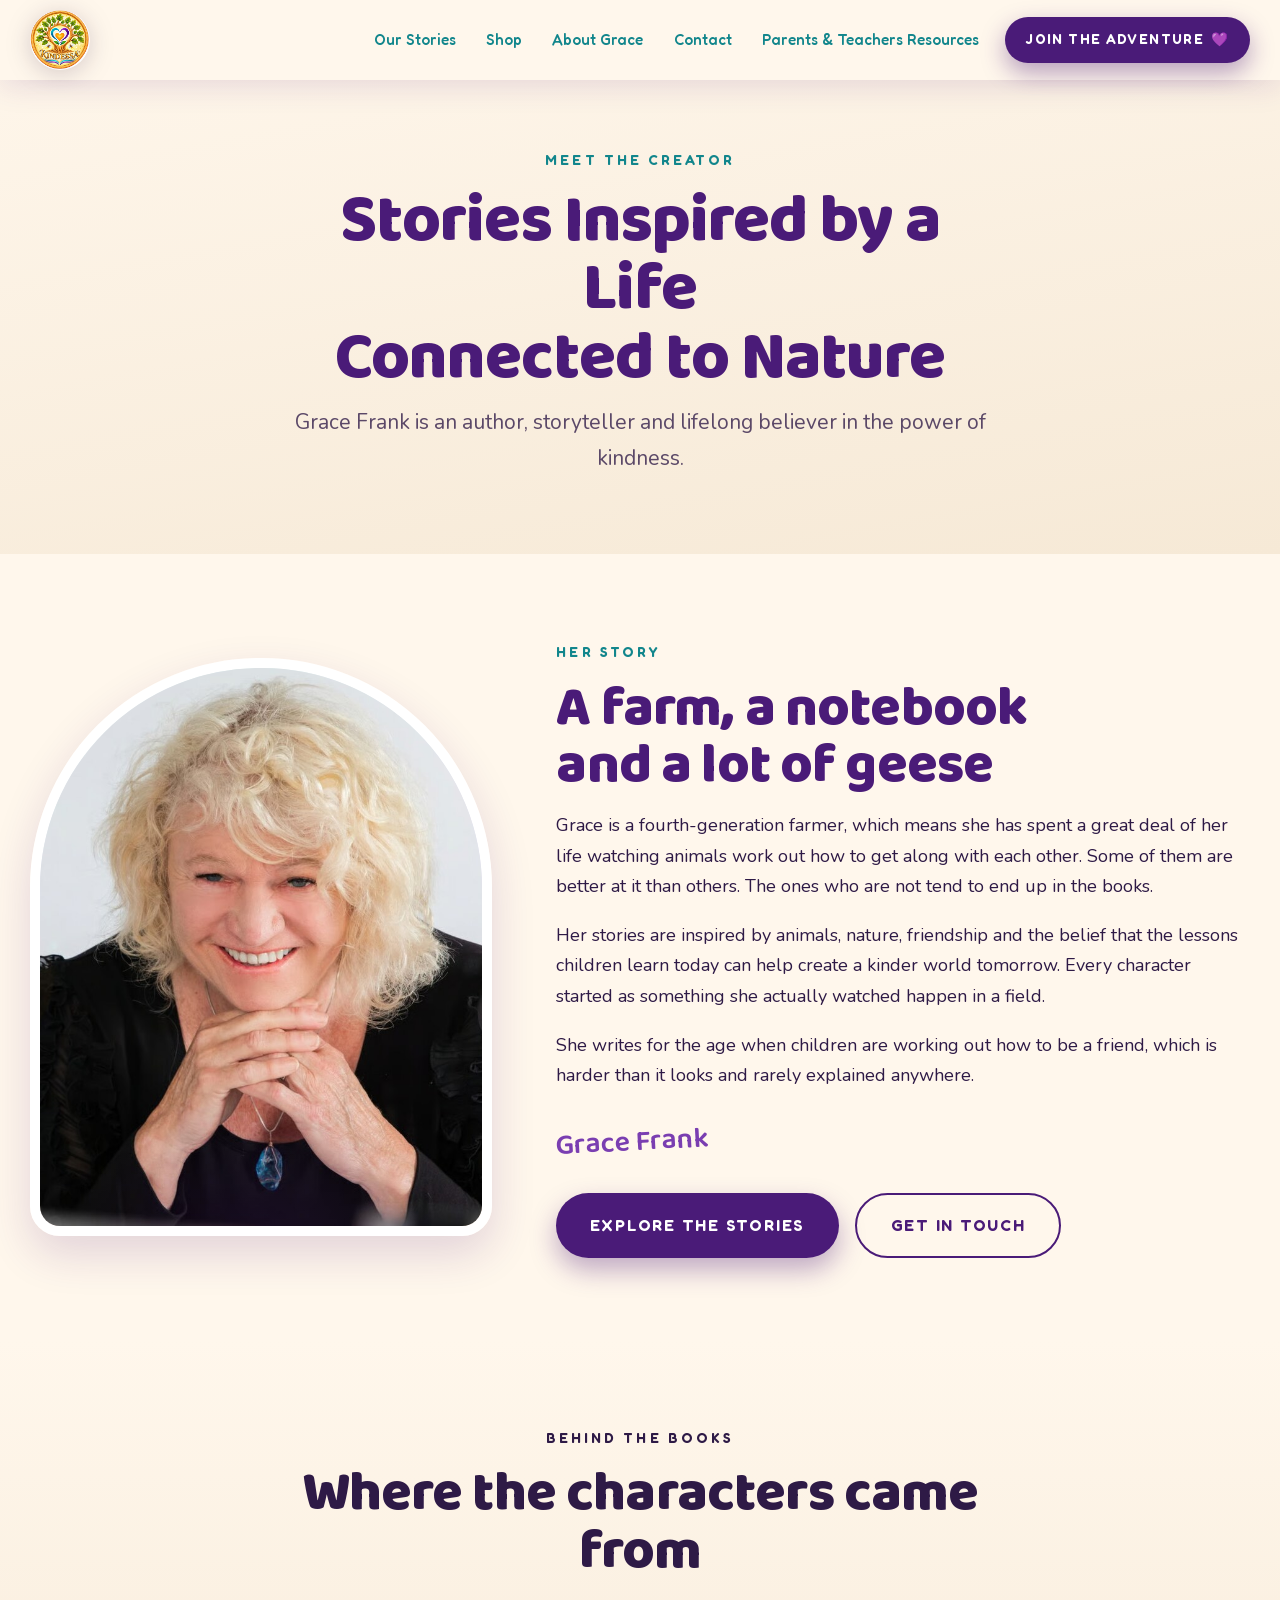
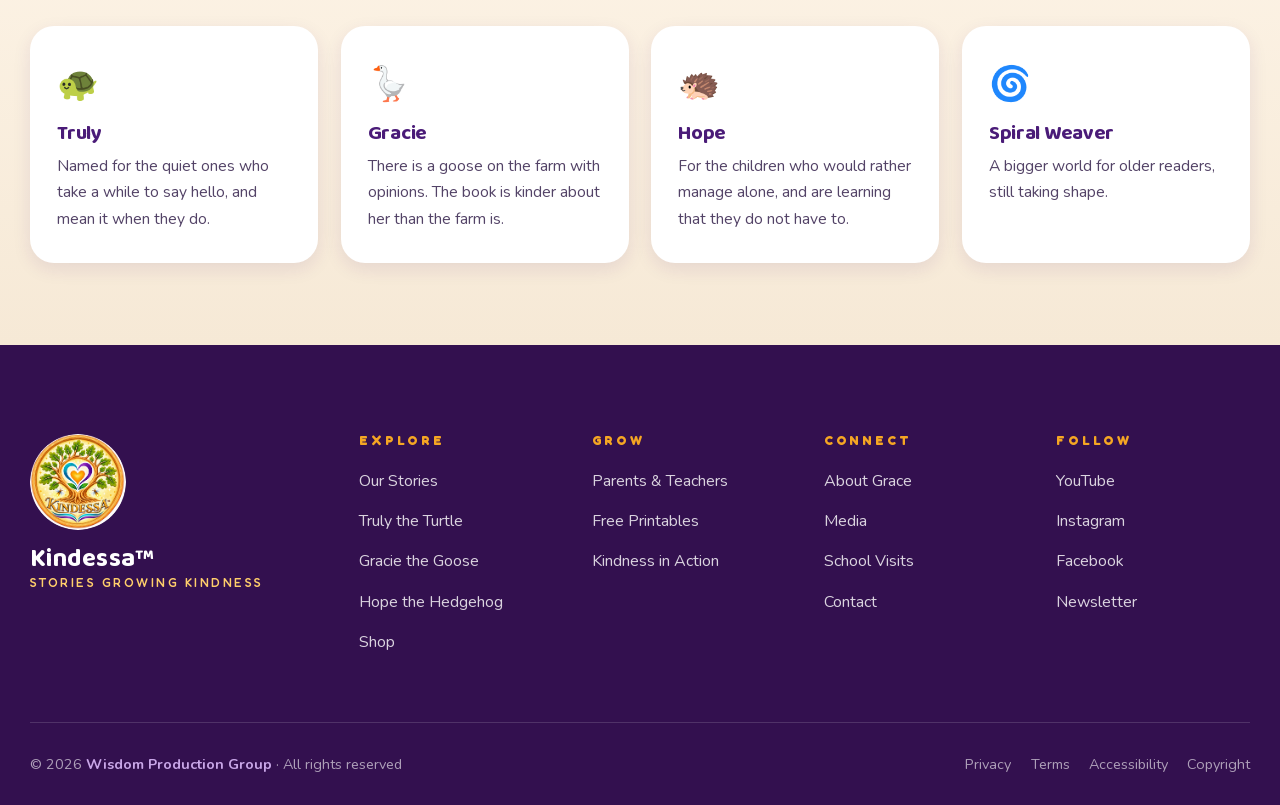
==== commit 20edb53b: "Credit Wisdom Production Group in the hero line and footer copyright Grace asked for "A Wisdom Produ" ====
--- a/about.html
+++ b/about.html
@@ -147,7 +147,7 @@
     </div>
 
     <div class="footer-bottom">
-      <p style="margin:0">© 2026 <strong>Grace Frank Group</strong> · All rights reserved</p>
+      <p style="margin:0">© 2026 <strong>Wisdom Production Group</strong> · All rights reserved</p>
       <nav class="footer-legal" aria-label="Legal">
         <a href="#">Privacy</a><a href="#">Terms</a><a href="#">Accessibility</a><a href="#">Copyright</a>
       </nav>
--- a/assets/web/site.css
+++ b/assets/web/site.css
@@ -176,7 +176,8 @@
   overflow-y:auto;
 }
 body.nav-open .mobile-nav{transform:translateY(0)}
-.mobile-nav a{font-family:'Baloo 2','Trebuchet MS','Segoe UI',system-ui,sans-serif;font-weight:700;font-size:clamp(1.9rem,8vw,2.8rem);color:var(--purple);padding:.18em 0;border-bottom:2px dashed rgba(74,27,120,.14)}
+/* :not(.btn) so the Join button keeps its button type instead of the menu-link size */
+.mobile-nav a:not(.btn){font-family:'Baloo 2','Trebuchet MS','Segoe UI',system-ui,sans-serif;font-weight:700;font-size:clamp(1.9rem,8vw,2.8rem);color:var(--purple);padding:.18em 0;border-bottom:2px dashed rgba(74,27,120,.14)}
 .mobile-nav .btn{margin-top:1.6rem;align-self:flex-start}
 
 /* ============================================================
@@ -595,7 +596,7 @@
 .prod-flag{position:absolute;top:1.2rem;left:1.2rem;background:var(--coral);color:#fff;
   font-family:'Fredoka','Avenir Next','Segoe UI',system-ui,sans-serif;font-weight:700;font-size:.68rem;letter-spacing:.2em;text-transform:uppercase;
   padding:.45em 1em;border-radius:var(--r-pill);z-index:2}
-.prod-img{aspect-ratio:3/4;width:min(100%,min(300px,34vh));margin:0 auto 1.4rem;border-radius:var(--r-md);overflow:hidden;box-shadow:0 18px 34px rgba(74,27,120,.18)}
+.prod-img{aspect-ratio:5/8;width:min(100%,min(300px,34vh));margin:0 auto 1.4rem;border-radius:var(--r-md);overflow:hidden;box-shadow:0 18px 34px rgba(74,27,120,.18)}
 .prod-img img{width:100%;height:100%;object-fit:cover;transition:transform .8s cubic-bezier(.2,.8,.3,1)}
 .prod:hover .prod-img img{transform:scale(1.06)}
 .prod-img.placeholder{display:grid;place-items:center;box-shadow:none;border:3px dashed rgba(74,27,120,.18)}
@@ -655,7 +656,6 @@
 @keyframes beat{0%,100%{transform:scale(1)}14%{transform:scale(1.13)}28%{transform:scale(1)}42%{transform:scale(1.09)}}
 @keyframes driftZoom{from{transform:scale(1.04) translate3d(0,0,0)}to{transform:scale(1.13) translate3d(-1.4%,-1.6%,0)}}
 @keyframes marquee{from{transform:translateX(0)}to{transform:translateX(-50%)}}
-  10%{opacity:.75}90%{opacity:.5}to{transform:translateY(-118vh) translateX(34px);opacity:0}}
 @keyframes fly{
   0%{opacity:0;transform:translate(0,0)}
   12%{opacity:.95}
@@ -708,6 +708,8 @@
   .swipe-hint{display:block}
   .watch-grid{grid-template-columns:1fr}
   .join-form{flex-direction:column}
+  /* in a column the inputs' 200px flex-basis becomes their height */
+  .join-form input{flex:0 0 auto}
   .join-form .btn{width:100%}
   .footer-top{grid-template-columns:1fr 1fr}
   .shop-grid{grid-template-columns:1fr}
@@ -1011,7 +1013,13 @@
 .watch-cta{display:flex;flex-wrap:wrap;gap:1rem;justify-content:center;margin-top:clamp(1.8rem,3.4vw,2.6rem)}
 
 /* contact form needs a textarea row the newsletter form never had */
-.contact-form{flex-direction:column;align-items:stretch;max-width:620px;margin-inline:auto}
+/* stacked, so the inputs must not inherit the newsletter row's flex-grow:
+   in a column that makes each field expand to fill the container height */
+.contact-form{
+  flex-direction:column;align-items:stretch;
+  max-width:620px;margin-inline:auto;gap:.9rem;
+}
+.contact-form input{flex:0 0 auto;width:100%;height:56px}
 .contact-form textarea{
   font:inherit;width:100%;padding:1.05em 1.3em;border-radius:var(--r-md);
   border:2px solid rgba(74,27,120,.16);background:#fff;color:var(--ink);
@@ -1054,3 +1062,64 @@
 @media (prefers-reduced-motion:reduce){
   .nav-drop{transition:none}
 }
+
+/* ============================================================
+   STORY CARDS  (stories.html)
+   One card per book carrying the cover, the world it opens and
+   the idea it turns on, so the page does not run a portal grid
+   and a book grid that both point at the same three pages.
+   ============================================================ */
+.storycards{
+  display:grid;grid-template-columns:repeat(3,minmax(0,1fr));
+  gap:clamp(1.4rem,2.6vw,2.2rem);align-items:stretch;
+}
+.storycard{
+  background:#fff;border-radius:var(--r-lg);overflow:hidden;
+  box-shadow:var(--shadow-sm);display:flex;flex-direction:column;
+  transition:transform .45s cubic-bezier(.2,.9,.3,1.15),box-shadow .45s ease;
+}
+.storycard:hover{transform:scale(1.02);box-shadow:var(--shadow-md)}
+
+/* portrait, so a book cover reads as a book rather than a cropped strip */
+.sc-cover{position:relative;display:block;aspect-ratio:3/4;overflow:hidden;background:var(--cream-deep)}
+.sc-cover img{width:100%;height:100%;object-fit:cover;object-position:50% 18%;transition:transform .8s cubic-bezier(.2,.8,.3,1)}
+.storycard:hover .sc-cover img{transform:scale(1.05)}
+.sc-world{
+  position:absolute;left:1rem;bottom:1rem;z-index:2;
+  font-family:'Fredoka','Avenir Next','Segoe UI',system-ui,sans-serif;
+  font-weight:600;font-size:.76rem;letter-spacing:.1em;
+  background:rgba(20,8,40,.62);color:#fff;
+  padding:.5em 1em;border-radius:var(--r-pill);
+}
+/* placeholder cover, until Hope's artwork arrives */
+.sc-ph{
+  width:100%;height:100%;display:grid;place-content:center;gap:.6rem;text-align:center;padding:1.4rem;
+  background:repeating-linear-gradient(135deg,rgba(74,27,120,.04) 0 12px,transparent 12px 24px),
+             linear-gradient(170deg,#FFF7EC,#F6E9D6);
+  border-bottom:3px dashed rgba(74,27,120,.18);
+}
+.sc-ph img{width:74px;height:auto;margin-inline:auto;opacity:.9}
+.sc-ph span{font-family:'Fredoka','Avenir Next','Segoe UI',system-ui,sans-serif;font-size:.8rem;color:var(--purple);opacity:.7}
+
+.sc-body{padding:clamp(1.3rem,2.2vw,1.8rem);display:flex;flex-direction:column;gap:.55rem;flex:1}
+.sc-kicker{
+  font-family:'Fredoka','Avenir Next','Segoe UI',system-ui,sans-serif;font-weight:600;
+  font-size:.72rem;letter-spacing:.18em;text-transform:uppercase;color:var(--teal);margin:0;
+}
+.sc-body h3{font-size:clamp(1.2rem,2vw,1.5rem);color:var(--purple);margin:0}
+.sc-body h3 a{transition:color .25s ease}
+.sc-body h3 a:hover{color:var(--purple-bright)}
+.sc-tagline{
+  font-family:'Fredoka','Avenir Next','Segoe UI',system-ui,sans-serif;font-weight:500;
+  font-size:.96rem;line-height:1.45;color:var(--forest);margin:0;
+}
+.sc-chips{display:flex;flex-wrap:wrap;gap:.45rem;margin-top:.2rem}
+.sc-chips .chip{background:rgba(74,27,120,.07);color:var(--purple);border:0;font-size:.74rem}
+.sc-body .link-arrow{margin-top:auto;padding-top:.9rem;color:var(--teal);align-self:flex-start}
+
+.storycard.ocean .sc-world{background:rgba(10,70,95,.72)}
+.storycard.farm  .sc-world{background:rgba(60,85,30,.72)}
+.storycard.forest .sc-world{background:rgba(35,70,45,.72)}
+
+@media(max-width:980px){ .storycards{grid-template-columns:1fr 1fr} }
+@media(max-width:680px){ .storycards{grid-template-columns:1fr} }
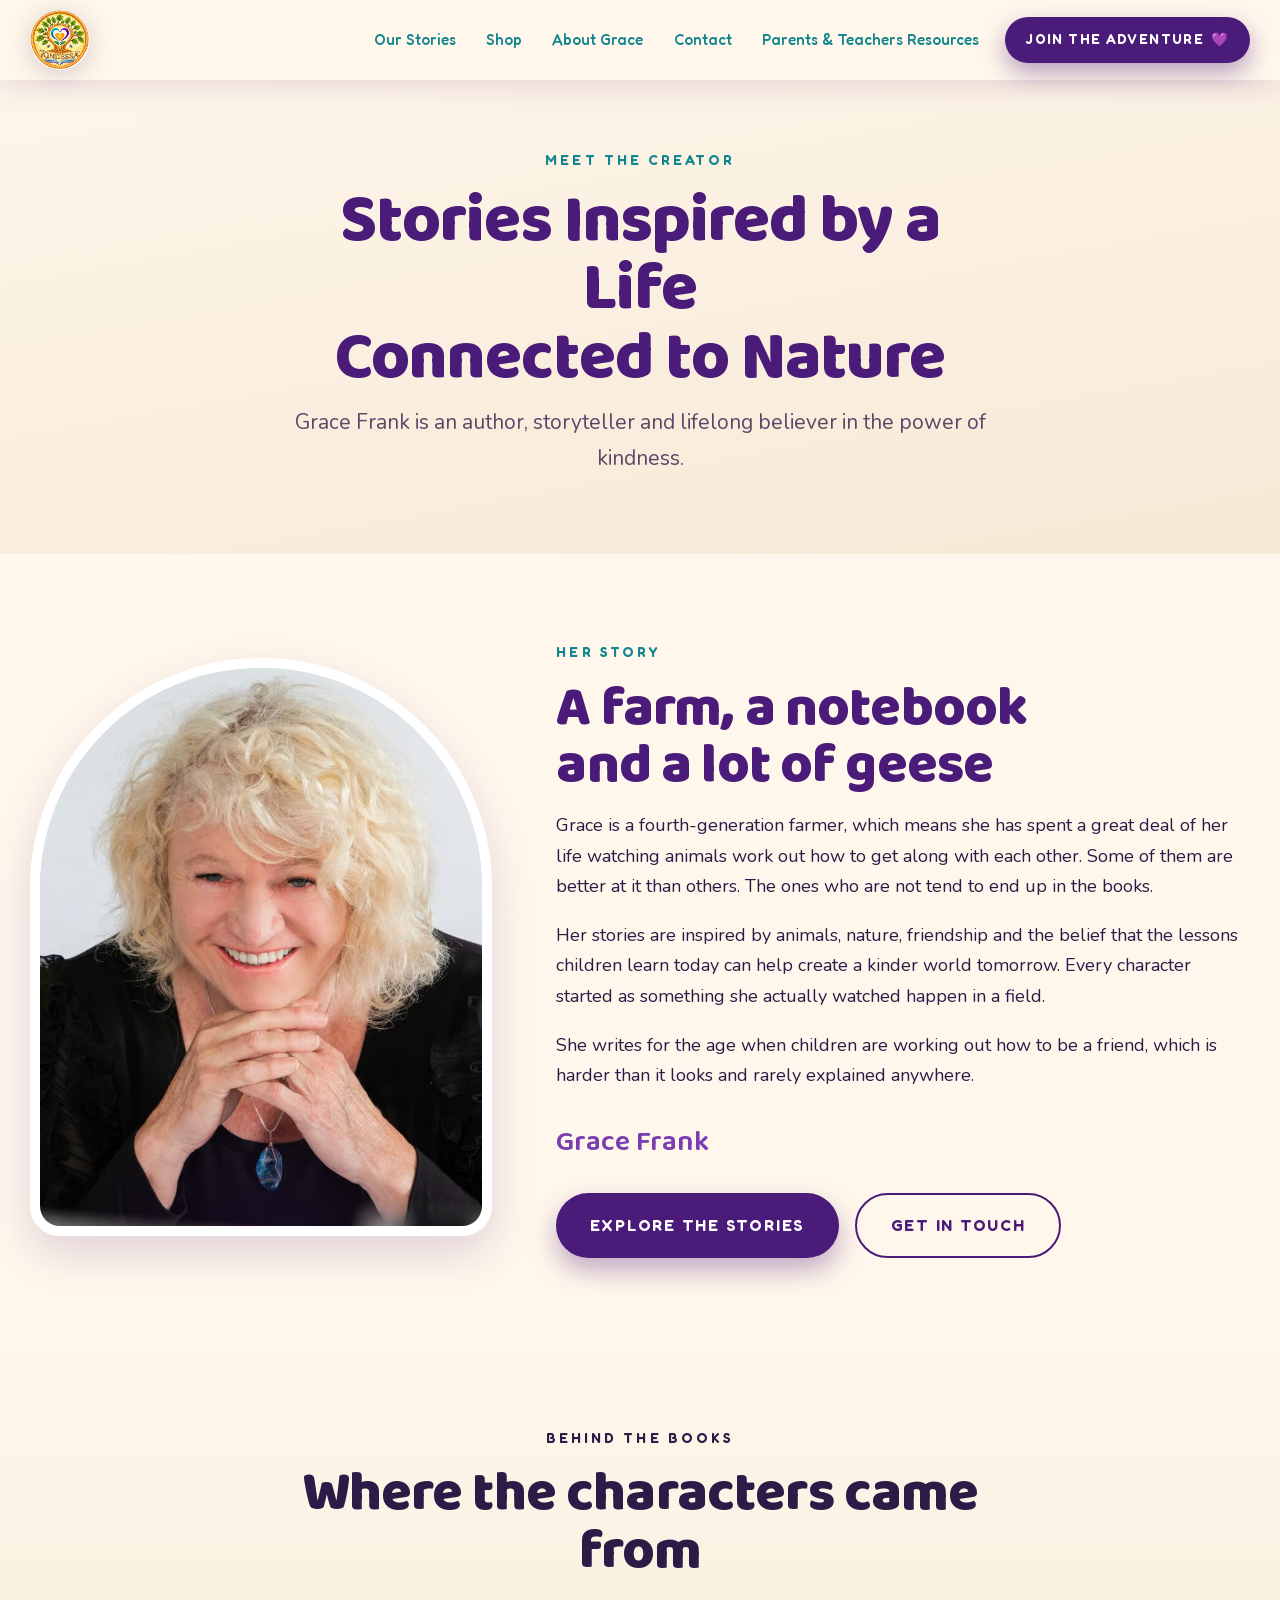
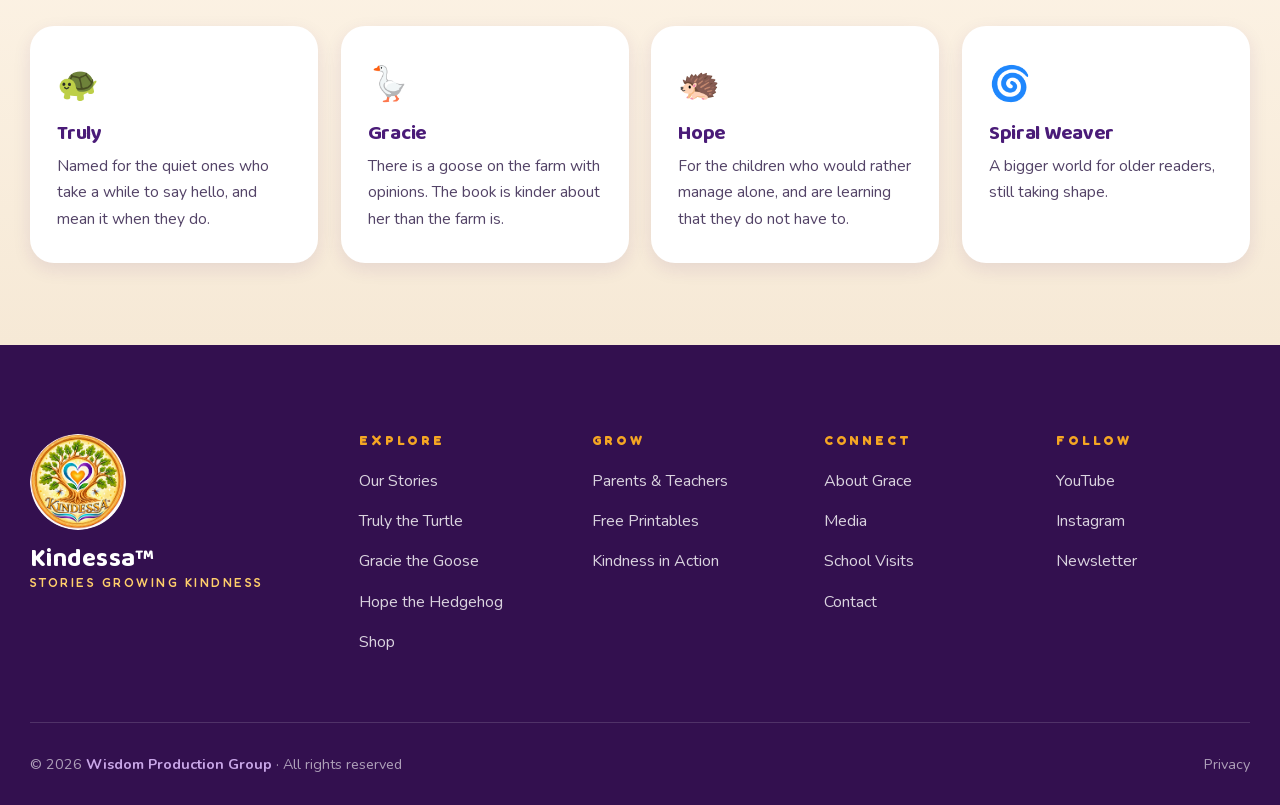
==== commit 878e5070: "Clear the dead footer links and add a Privacy page Instagram now points at @kindessaworld. Facebook," ====
--- a/about.html
+++ b/about.html
@@ -142,14 +142,14 @@
       </div>
       <div>
         <h4>Follow</h4>
-        <ul><li><a href="https://www.youtube.com/@WisdomBedtimeStories" target="_blank" rel="noopener">YouTube</a></li><li><a href="#">Instagram</a></li><li><a href="#">Facebook</a></li><li><a href="index.html#join">Newsletter</a></li></ul>
+        <ul><li><a href="https://www.youtube.com/@WisdomBedtimeStories" target="_blank" rel="noopener">YouTube</a></li><li><a href="https://www.instagram.com/kindessaworld/" target="_blank" rel="noopener">Instagram</a></li><li><a href="index.html#join">Newsletter</a></li></ul>
       </div>
     </div>
 
     <div class="footer-bottom">
       <p style="margin:0">© 2026 <strong>Wisdom Production Group</strong> · All rights reserved</p>
       <nav class="footer-legal" aria-label="Legal">
-        <a href="#">Privacy</a><a href="#">Terms</a><a href="#">Accessibility</a><a href="#">Copyright</a>
+        <a href="privacy.html">Privacy</a>
       </nav>
     </div>
   </div>
--- a/assets/web/site.css
+++ b/assets/web/site.css
@@ -577,7 +577,7 @@
 }
 .creator h2{color:var(--purple);margin-bottom:1rem}
 .creator .eyebrow{color:var(--teal)}
-.sig{font-family:'Baloo 2','Trebuchet MS','Segoe UI',system-ui,sans-serif;font-weight:600;font-size:1.8rem;color:var(--purple-bright);transform:rotate(-3deg);display:inline-block;margin:.6rem 0 1.6rem}
+.sig{font-family:'Baloo 2','Trebuchet MS','Segoe UI',system-ui,sans-serif;font-weight:600;font-size:1.8rem;color:var(--purple-bright);display:inline-block;margin:.6rem 0 1.6rem}
 .creator-btns{display:flex;flex-wrap:wrap;gap:1rem}
 
 /* ============================================================
@@ -909,6 +909,7 @@
   border-left:4px solid rgba(255,255,255,.4);padding-left:1rem;
 }
 .passport-btns{display:flex;flex-wrap:wrap;gap:.9rem;margin-top:1.8rem}
+.passport-unlock{margin:.8rem 0 0;font-size:.95rem;color:rgba(255,255,255,.82);max-width:34rem}
 .passport-waves{
   margin:1.6rem 0 0;font-family:'Baloo 2','Trebuchet MS','Segoe UI',system-ui,sans-serif;
   font-size:clamp(1.1rem,2.1vw,1.5rem);color:var(--gold-light);line-height:1.3;
@@ -1009,6 +1010,15 @@
 .pagehead.night-tone .eyebrow{color:var(--gold-light)}
 .pagehead.night-tone h1{color:#fff}
 .pagehead.night-tone .lede{color:rgba(255,255,255,.88)}
+
+/* privacy policy: one readable column of plain text */
+.legal .wrap{max-width:46rem}
+.legal h2{font-size:clamp(1.35rem,2.4vw,1.7rem);color:var(--purple);margin:2.2rem 0 .6rem}
+.legal p,.legal li{line-height:1.7}
+.legal ul{padding-left:1.2rem;margin:.6rem 0 1rem}
+.legal li{margin-bottom:.5rem}
+.legal a{color:var(--purple-bright);text-decoration:underline}
+.legal .legal-date{font-size:.92rem;color:rgba(46,26,70,.7);margin:0}
 
 .watch-cta{display:flex;flex-wrap:wrap;gap:1rem;justify-content:center;margin-top:clamp(1.8rem,3.4vw,2.6rem)}
 
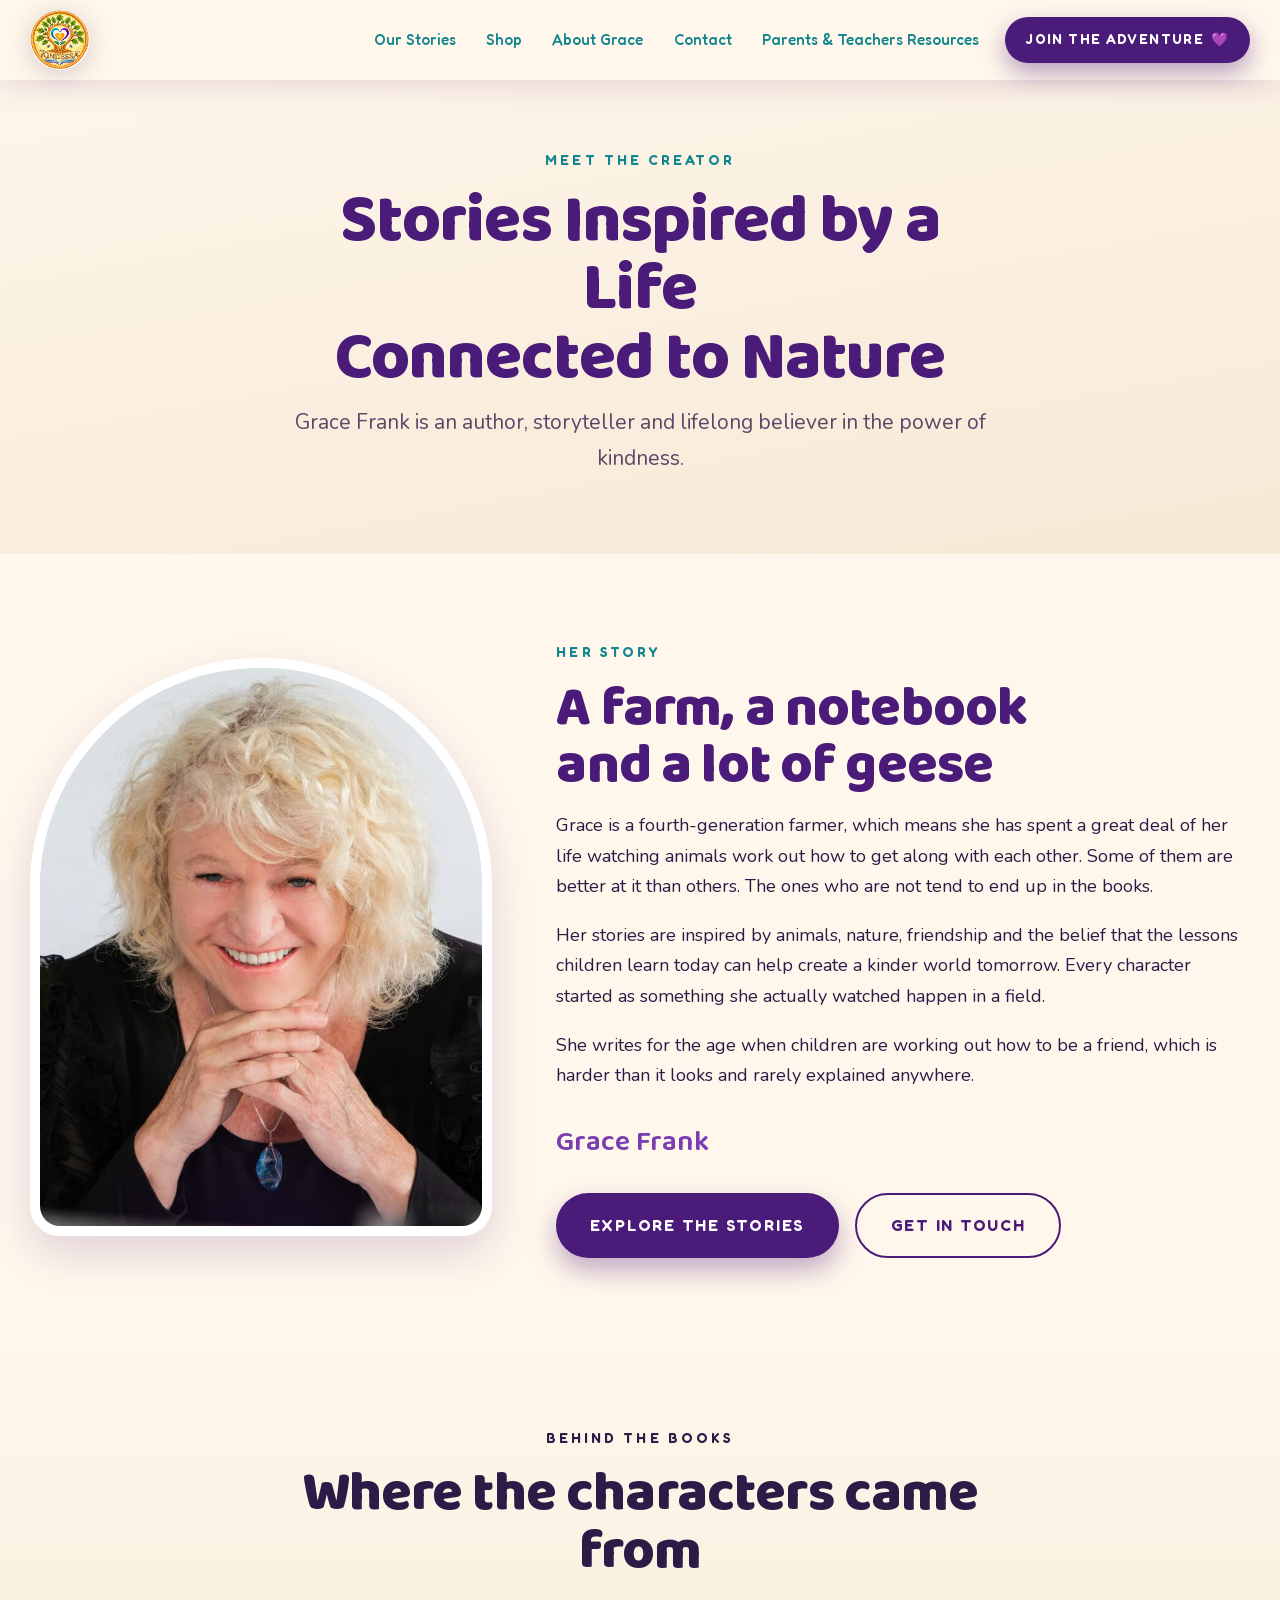
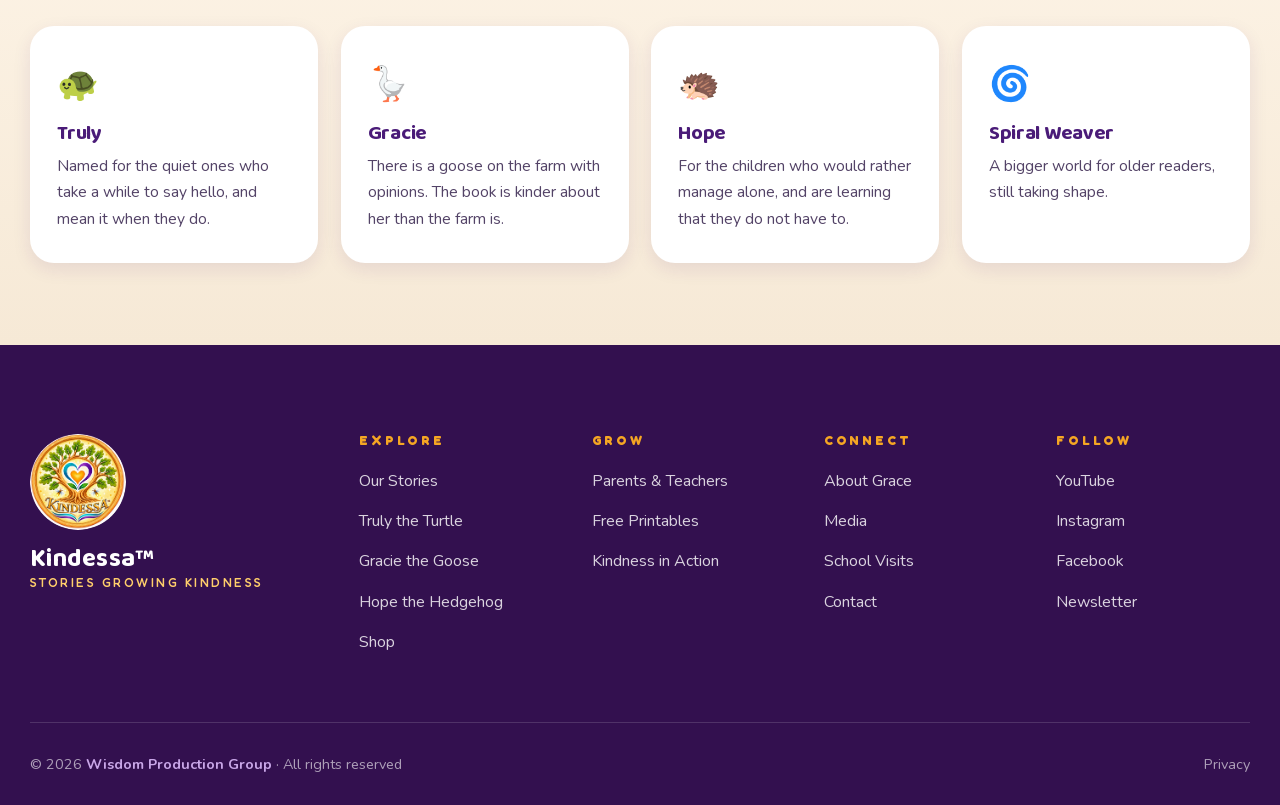
==== commit 865824d2: "Link the Kindessa World Facebook page in the footer Co-Authored-By: Claude Opus 5.5 <noreply@anthrop" ====
--- a/about.html
+++ b/about.html
@@ -142,7 +142,7 @@
       </div>
       <div>
         <h4>Follow</h4>
-        <ul><li><a href="https://www.youtube.com/@WisdomBedtimeStories" target="_blank" rel="noopener">YouTube</a></li><li><a href="https://www.instagram.com/kindessaworld/" target="_blank" rel="noopener">Instagram</a></li><li><a href="index.html#join">Newsletter</a></li></ul>
+        <ul><li><a href="https://www.youtube.com/@WisdomBedtimeStories" target="_blank" rel="noopener">YouTube</a></li><li><a href="https://www.instagram.com/kindessaworld/" target="_blank" rel="noopener">Instagram</a></li><li><a href="https://www.facebook.com/profile.php?id=61596256731032" target="_blank" rel="noopener">Facebook</a></li><li><a href="index.html#join">Newsletter</a></li></ul>
       </div>
     </div>
 
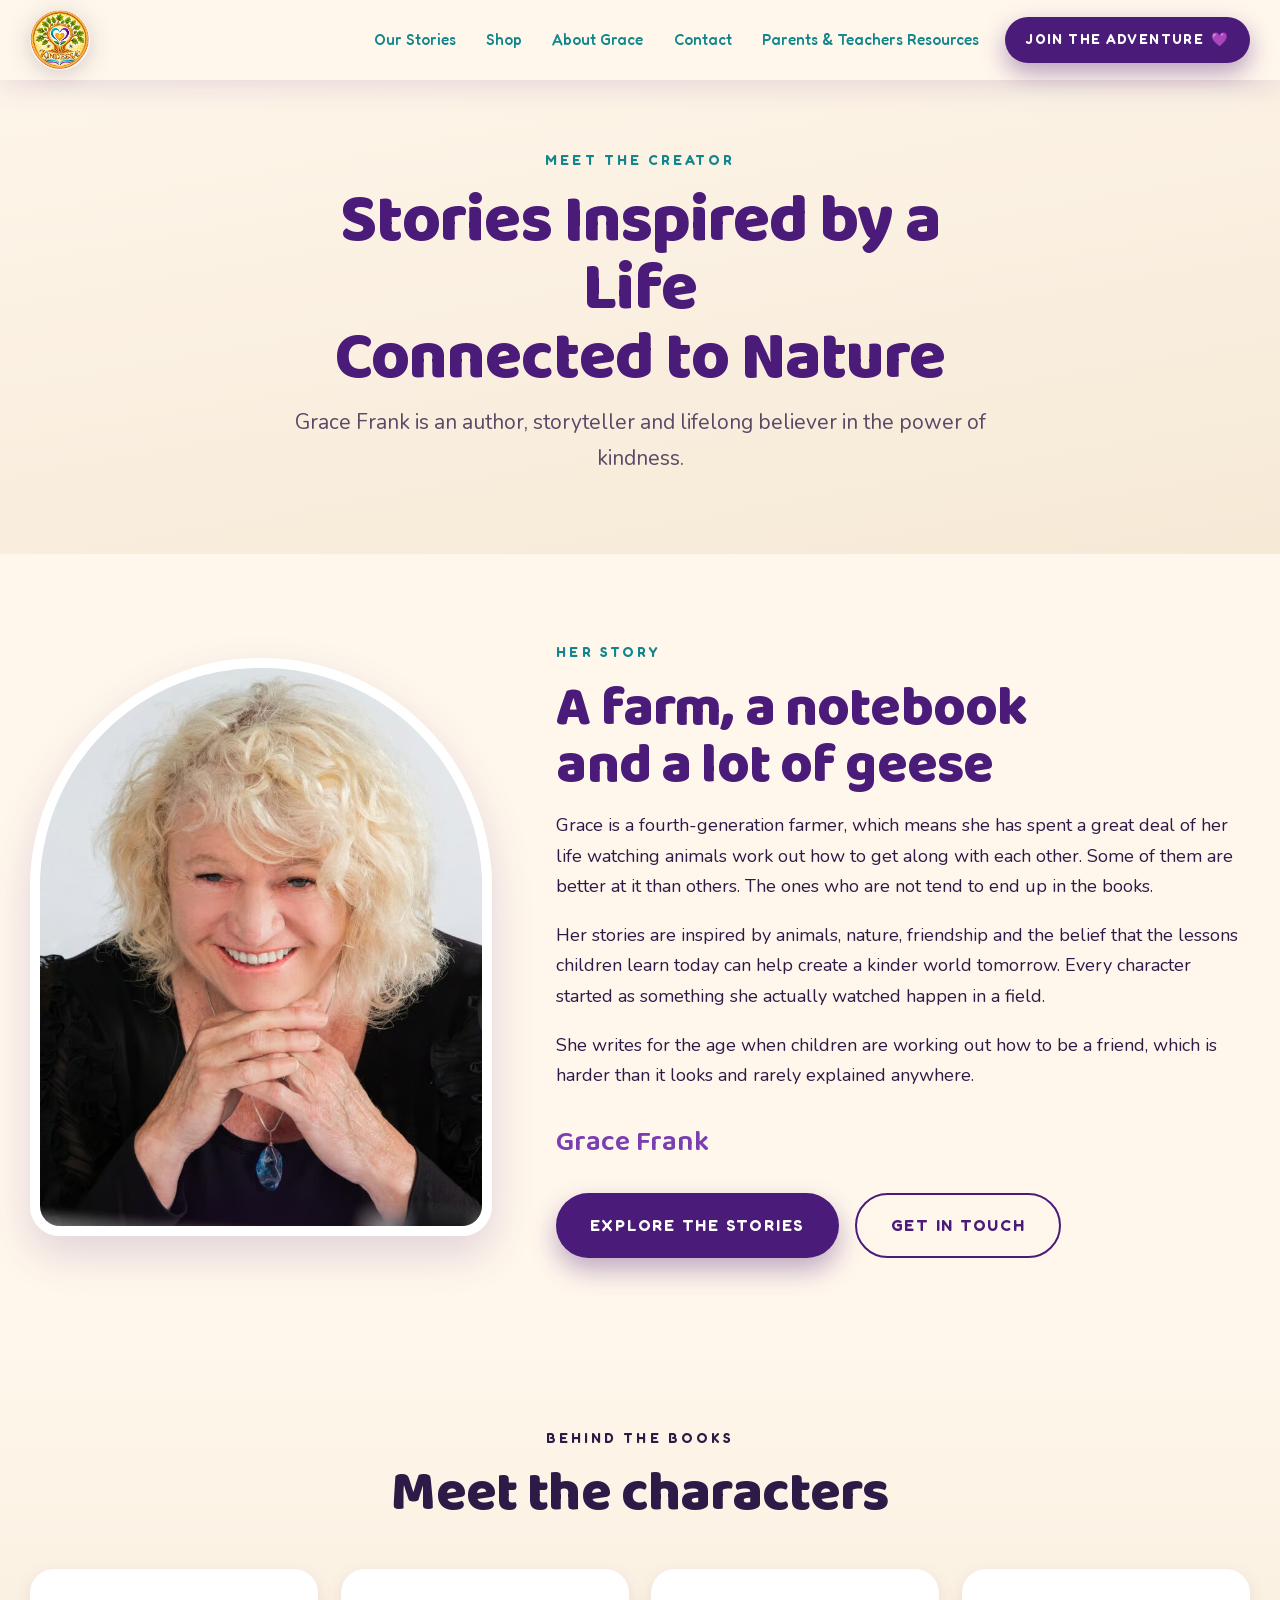
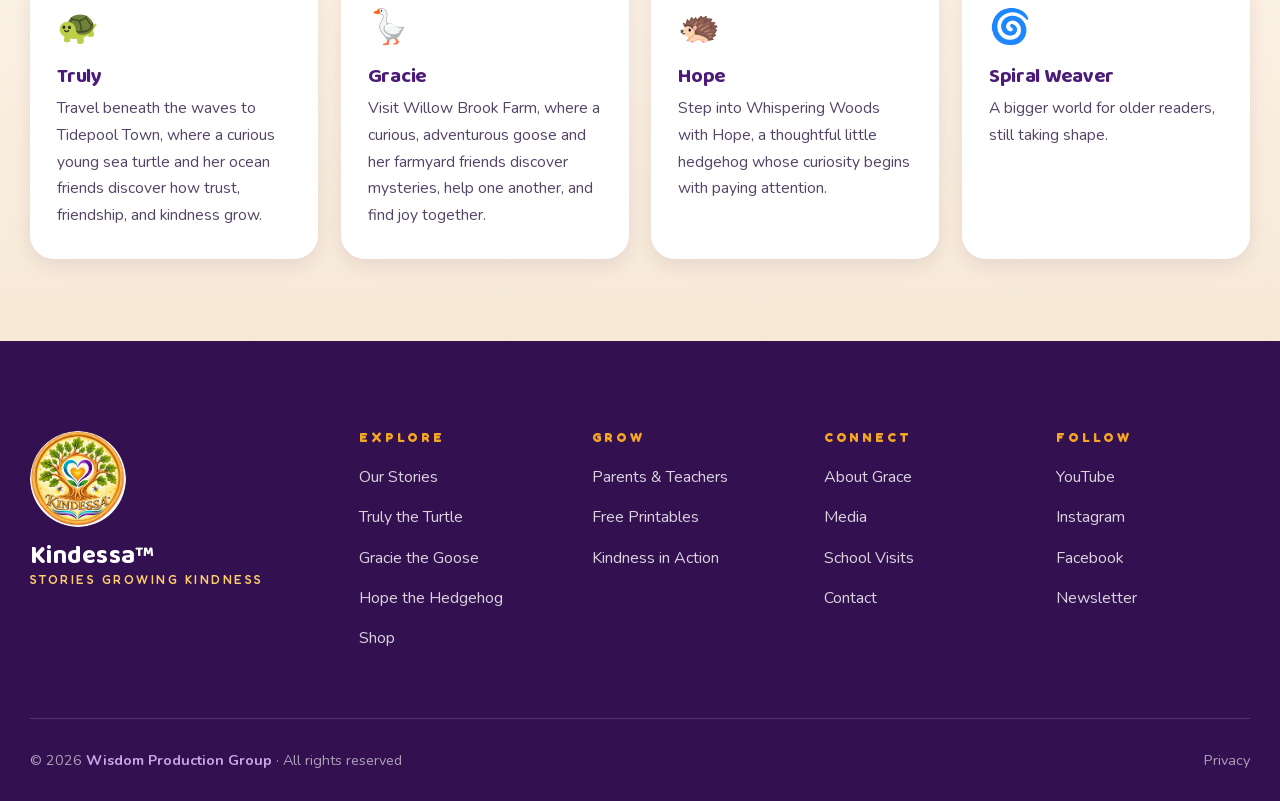
==== commit 00798fd0: "Truly launches Winter 2027, and the review fixes Grace forwarded Truly's dates and launch poster now" ====
--- a/about.html
+++ b/about.html
@@ -93,22 +93,22 @@
 
     <div class="sec-head center reveal">
       <span class="eyebrow">Behind the books</span>
-      <h2 class="h-2">Where the characters came from</h2>
+      <h2 class="h-2">Meet the characters</h2>
 
     </div>
 
     <div class="themes">
       <article class="theme reveal">
         <span class="ico">🐢</span><h3>Truly</h3>
-        <p>Named for the quiet ones who take a while to say hello, and mean it when they do.</p>
+        <p>Travel beneath the waves to Tidepool Town, where a curious young sea turtle and her ocean friends discover how trust, friendship, and kindness grow.</p>
       </article>
       <article class="theme reveal d1">
         <span class="ico">🪿</span><h3>Gracie</h3>
-        <p>There is a goose on the farm with opinions. The book is kinder about her than the farm is.</p>
+        <p>Visit Willow Brook Farm, where a curious, adventurous goose and her farmyard friends discover mysteries, help one another, and find joy together.</p>
       </article>
       <article class="theme reveal d2">
         <span class="ico">🦔</span><h3>Hope</h3>
-        <p>For the children who would rather manage alone, and are learning that they do not have to.</p>
+        <p>Step into Whispering Woods with Hope, a thoughtful little hedgehog whose curiosity begins with paying attention.</p>
       </article>
       <article class="theme reveal d3">
         <span class="ico">🌀</span><h3>Spiral Weaver</h3>
--- a/assets/web/site.css
+++ b/assets/web/site.css
@@ -500,6 +500,11 @@
 .res-card ul{list-style:none;margin:0;padding:0}
 .res-card li{padding:.42em 0 .42em 1.9em;position:relative;font-size:1.02rem}
 .res-card li::before{content:"❧";position:absolute;left:0;color:var(--gold);font-size:1.1em}
+.res-soon{
+  font-family:'Fredoka','Avenir Next','Segoe UI',system-ui,sans-serif;font-weight:600;
+  font-size:.78rem;letter-spacing:.16em;text-transform:uppercase;
+  color:var(--purple-bright);margin:1rem 0 0;
+}
 
 /* ============================================================
    9. JOIN
@@ -966,6 +971,18 @@
 .hero-banner .hero-credit{
   color:var(--purple);opacity:.72;text-shadow:none;margin:0;
 }
+/* the mission paragraph used to be painted into the banner; as text it
+   stays readable at every width */
+.hero-mission{max-width:48rem;margin:clamp(1.2rem,2.6vw,1.8rem) auto 0;color:var(--ink)}
+.hero-mission p{margin:0 0 .6rem;font-size:clamp(1rem,1.5vw,1.12rem);line-height:1.6}
+.hero-mission .hero-mission-lead{
+  font-family:'Baloo 2','Trebuchet MS','Segoe UI',system-ui,sans-serif;font-weight:700;
+  font-size:clamp(1.3rem,2.6vw,1.75rem);line-height:1.3;color:var(--purple);
+}
+.hero-mission em{font-style:normal;color:var(--purple-bright);white-space:nowrap}
+.hero-banner .hero-brand{margin:0 auto .35rem;max-width:40rem;font-size:.98rem;color:rgba(46,26,70,.82)}
+/* the portrait crop ends on a warmer cream than the landscape one */
+@media (max-width:720px){.hero-banner{background:#FDF4E3}}
 .hero-banner .hero-credit b{color:var(--teal)}
 
 /* ============================================================
